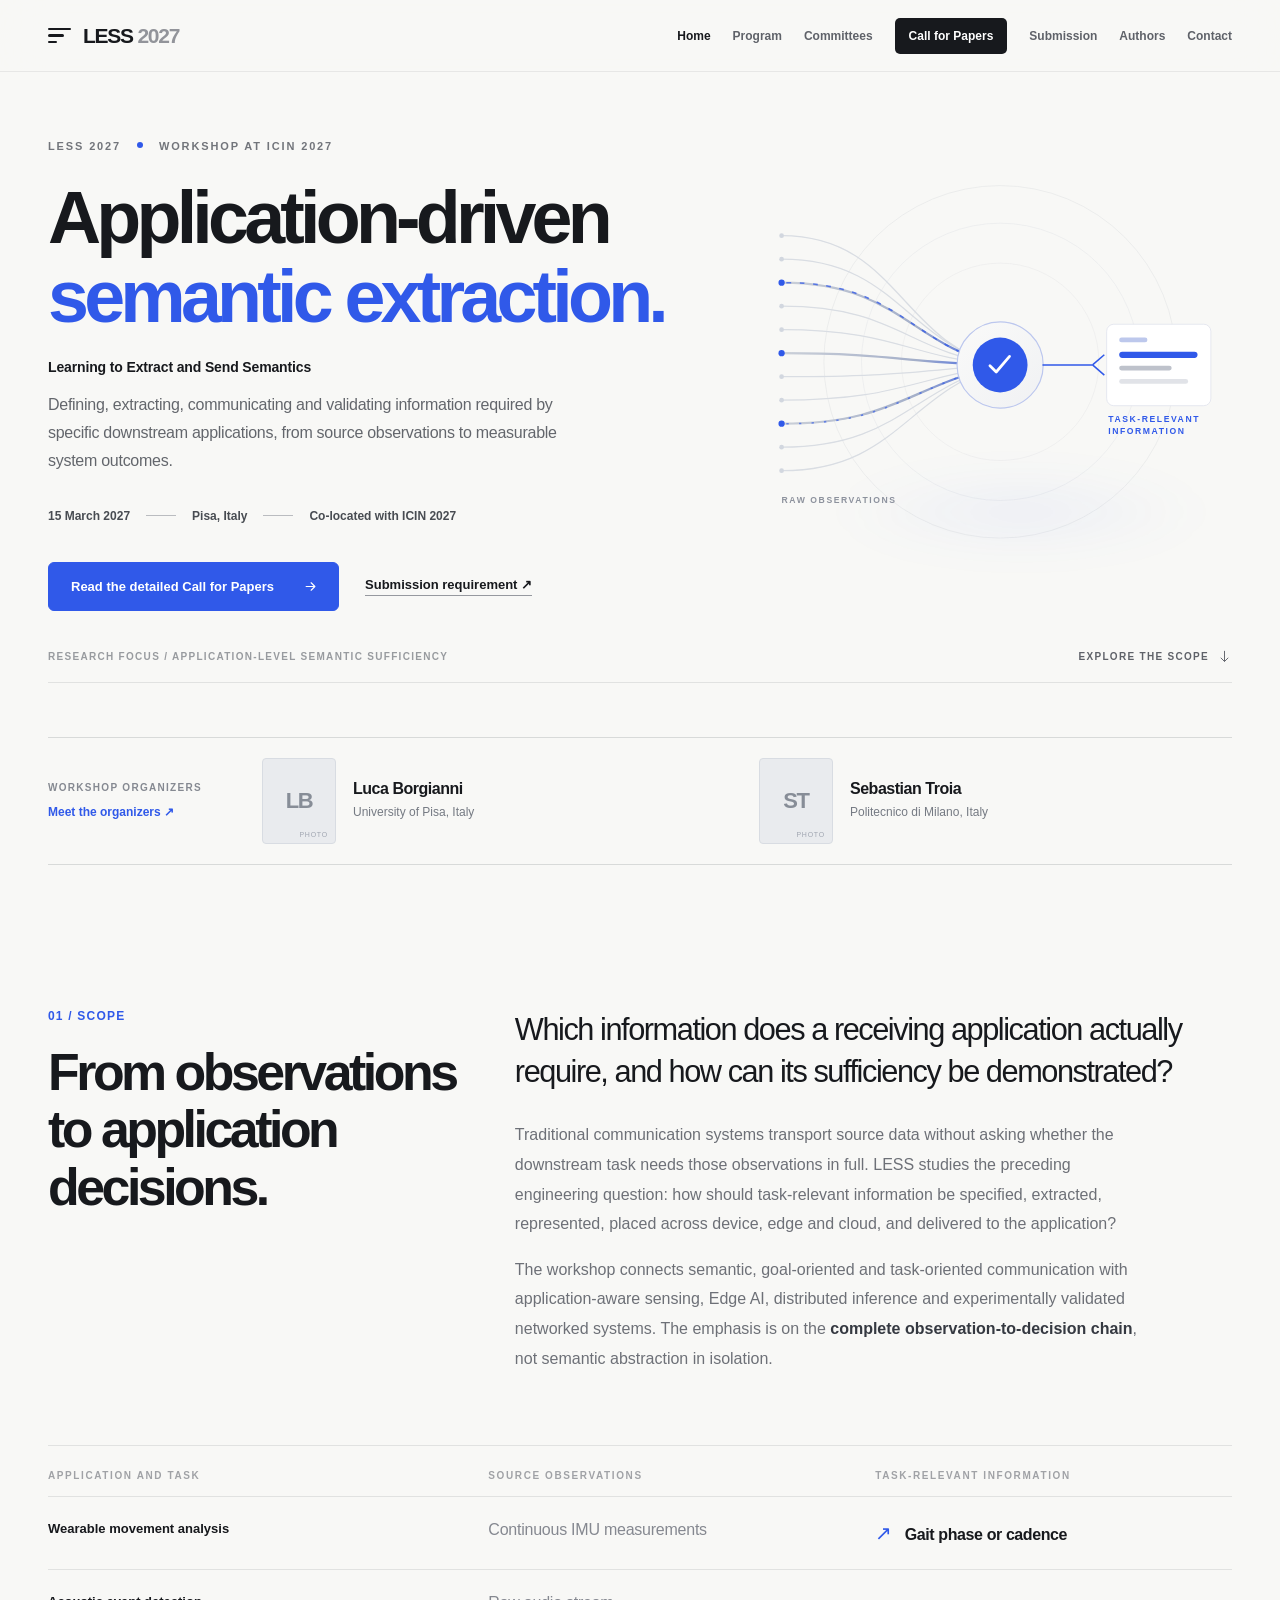
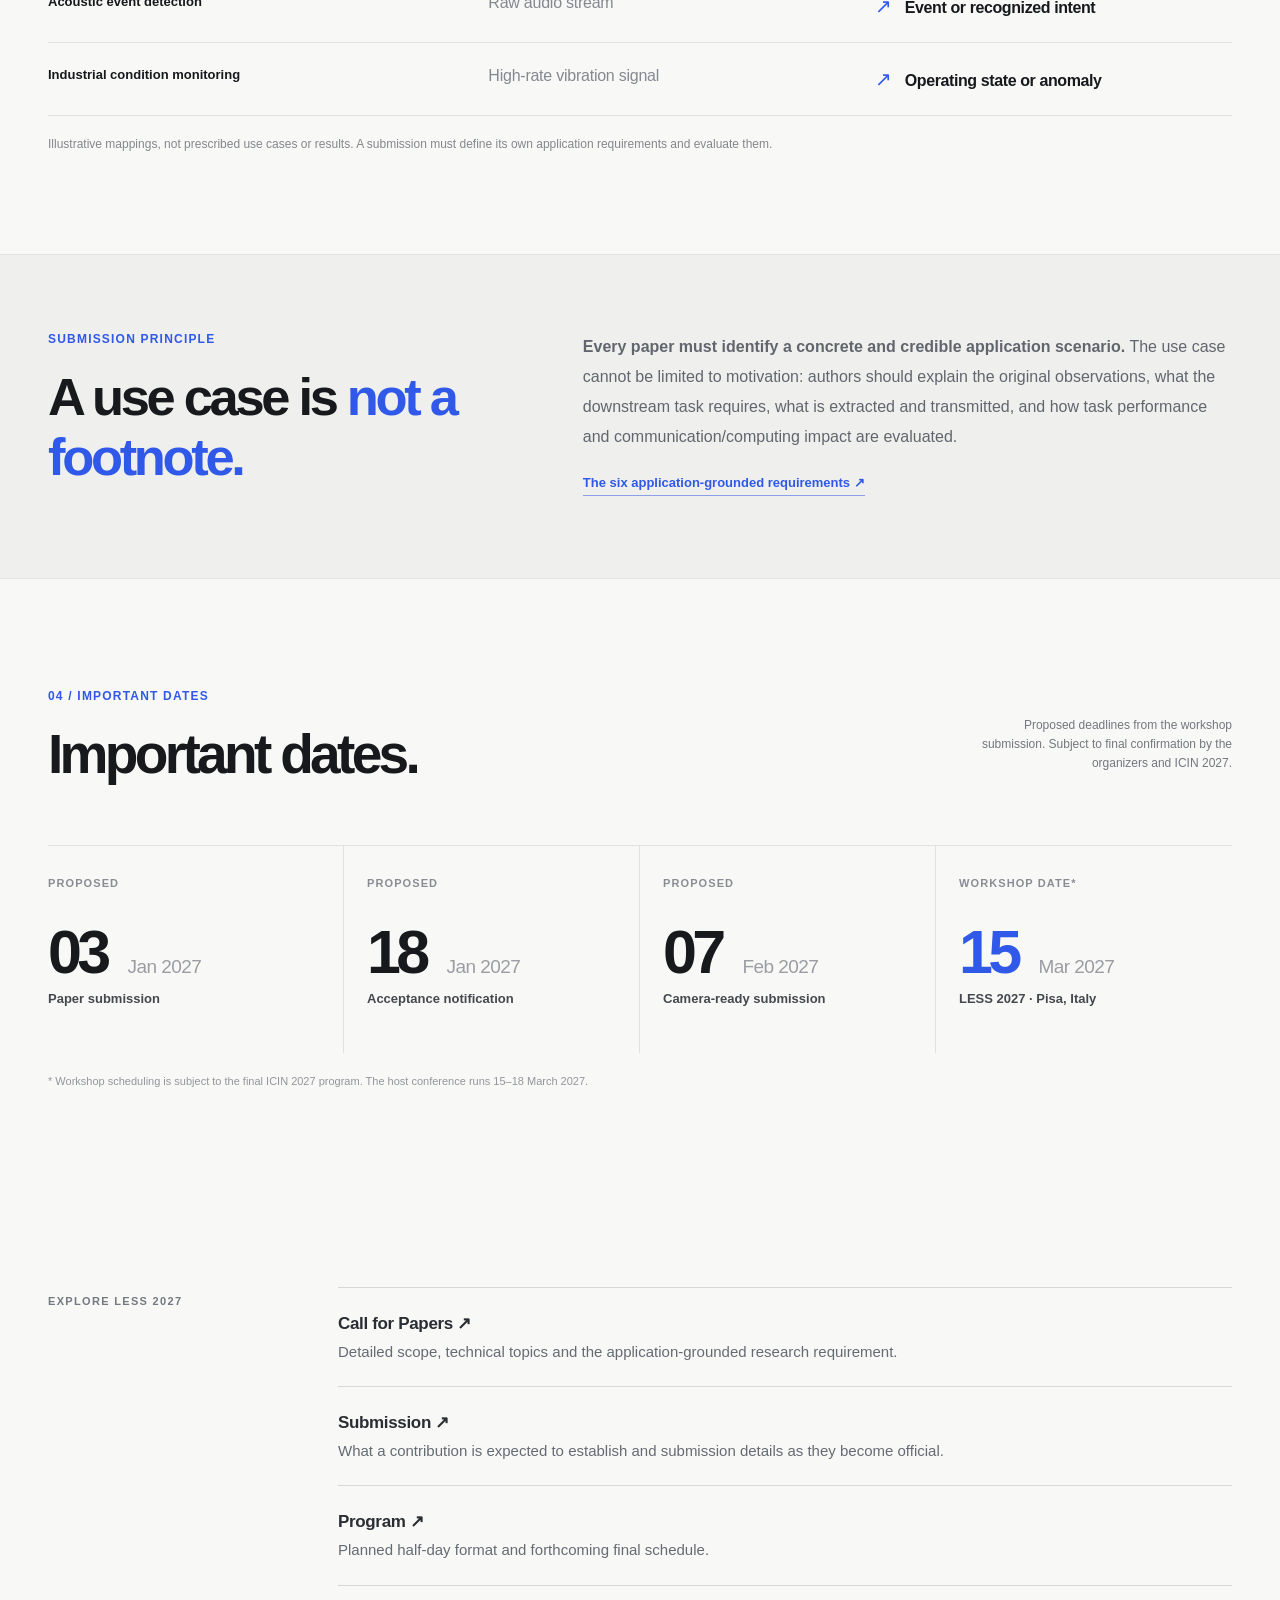
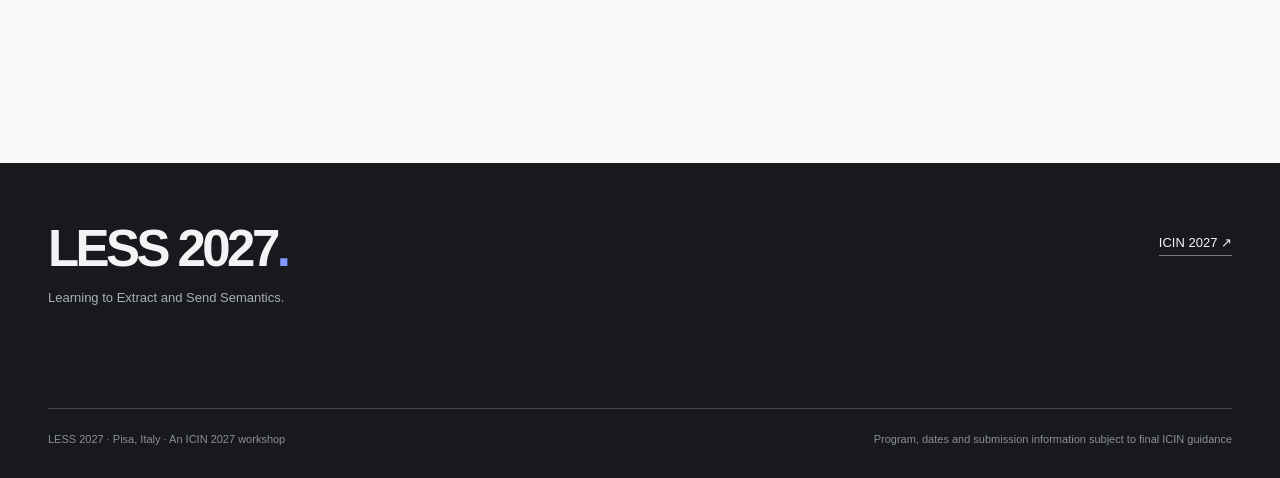
==== index.html @ af5d115c "Redesign LESS 2027 home with organizers and multi-page navigation" ====
<!doctype html><html lang="en"><head><meta charset="utf-8"><meta name="viewport" content="width=device-width,initial-scale=1"><meta name="theme-color" content="#f8f8f6"><meta name="description" content="LESS 2027: Learning to Extract and Send Semantics, an ICIN 2027 workshop in Pisa focused on concrete application-grounded research."><meta property="og:title" content="LESS 2027 — Learning to Extract and Send Semantics"><meta property="og:description" content="LESS 2027: Learning to Extract and Send Semantics, an ICIN 2027 workshop in Pisa focused on concrete application-grounded research."><meta property="og:type" content="website"><link rel="icon" href="data:image/svg+xml,%3Csvg xmlns='http://www.w3.org/2000/svg' viewBox='0 0 64 64'%3E%3Crect width='64' height='64' rx='15' fill='%23161619'/%3E%3Cpath d='M16 21h31M16 32h22M16 43h13' stroke='%23fff' stroke-width='5' stroke-linecap='round'/%3E%3C/svg%3E"><link rel="stylesheet" href="styles.css"><title>LESS 2027 — Learning to Extract and Send Semantics</title></head><body><header class="topbar"><div class="container"><a class="brand" href="index.html" aria-label="LESS 2027 home"><span class="mark" aria-hidden="true"><i></i><i></i><i></i></span><span>LESS <span class="brand-year">2027</span></span></a><nav class="desktop-nav" aria-label="Primary navigation"><a href="index.html" aria-current="page" >Home</a><a href="program.html"  >Program</a><a href="committees.html"  >Committees</a><a href="call-for-papers.html"  class="nav-action">Call for Papers</a><a href="submission.html"  >Submission</a><a href="authors.html"  >Authors</a><a href="contact.html"  >Contact</a></nav><details class="mobile-menu"><summary aria-label="Open menu">☰ &nbsp; Menu</summary><nav aria-label="Mobile navigation"><a href="index.html" aria-current="page" >Home</a><a href="program.html"  >Program</a><a href="committees.html"  >Committees</a><a href="call-for-papers.html"  class="nav-action">Call for Papers</a><a href="submission.html"  >Submission</a><a href="authors.html"  >Authors</a><a href="contact.html"  >Contact</a></nav></details></div></header><main><section class="hero home-hero" aria-labelledby="hero-heading">
      <div class="container">
        <div class="hero-layout">
          <div class="hero-copy">
            <div class="eyebrow">LESS 2027 <span class="dot"></span> Workshop at ICIN 2027</div>
            <h1 id="hero-heading">Application-driven<br><span>semantic extraction.</span></h1>
            <p class="hero-subtitle">Learning to Extract and Send Semantics</p><p class="hero-desc">Defining, extracting, communicating and validating information required by specific downstream applications, from source observations to measurable system outcomes.</p>
            <div class="hero-info"><span>15 March 2027</span><span class="line" aria-hidden="true"></span><span>Pisa, Italy</span><span class="line" aria-hidden="true"></span><span>Co-located with ICIN 2027</span></div>
            <div class="hero-actions"><a class="primary-btn" href="call-for-papers.html">Read the detailed Call for Papers <svg viewBox="0 0 24 24" fill="none" stroke="currentColor" stroke-width="1.8" stroke-linecap="round" stroke-linejoin="round" aria-hidden="true"><path d="M5 12h14M13 6l6 6-6 6"/></svg></a><a class="text-link" href="call-for-papers.html#requirement">Submission requirement <span aria-hidden="true">&nearr;</span></a></div>
          </div>
          <div class="hero-art" aria-hidden="true">
            <svg viewBox="0 0 600 530" role="img" focusable="false">
              <defs>
                <linearGradient id="wave" x1="0" y1="0" x2="1" y2="0"><stop offset="0" stop-color="#cbd0d8"/><stop offset=".62" stop-color="#a4afc9"/><stop offset="1" stop-color="#3059e9"/></linearGradient>
                <linearGradient id="soft" x1="0" y1="0" x2="1" y2="1"><stop offset="0" stop-color="#fafaf9"/><stop offset="1" stop-color="#f0f1f3"/></linearGradient>
              </defs>
              <circle cx="304" cy="250" r="225" fill="none" stroke="#e8e9e9" stroke-width="1"/>
              <circle cx="304" cy="250" r="177" fill="none" stroke="#ebeced" stroke-width="1"/>
              <circle cx="304" cy="250" r="126" fill="none" stroke="#edeeee" stroke-width="1"/>
              <g fill="none" stroke="#d9dde3" stroke-width="1.6">
                <path d="M25 89 C173 89 178 228 304 254"/><path d="M25 119 C171 119 182 225 304 254"/><path d="M25 149 C175 149 190 230 304 254"/><path d="M25 179 C172 179 183 237 304 254"/><path d="M25 209 C172 209 185 244 304 254"/><path d="M25 239 C169 239 187 252 304 254"/><path d="M25 269 C169 269 191 262 304 254"/><path d="M25 299 C167 299 188 273 304 254"/><path d="M25 329 C166 329 185 283 304 254"/><path d="M25 359 C170 359 190 286 304 254"/><path d="M25 389 C170 389 184 291 304 254"/>
              </g>
              <g fill="none" stroke="url(#wave)" stroke-width="2.8" stroke-linecap="round">
                <path d="M25 149 C175 149 190 230 304 254"/><path d="M25 239 C169 239 187 252 304 254"/><path d="M25 329 C166 329 185 283 304 254"/>
              </g>
              <path class="path-a" d="M31 149 C175 149 190 230 304 254" stroke="#3059e9" stroke-width="2.1" fill="none" opacity=".75"/>
              <path class="path-b" d="M31 329 C166 329 185 283 304 254" stroke="#3059e9" stroke-width="2.1" fill="none" opacity=".65"/>
              <circle cx="304" cy="254" r="55" fill="url(#soft)" stroke="#bcc7ee" stroke-width="1.5"/>
              <circle cx="304" cy="254" r="35" fill="#3059e9"/><path d="M291 255l8 8 17-20" fill="none" stroke="white" stroke-width="3.5" stroke-linecap="round" stroke-linejoin="round"/>
              <g fill="none" stroke="#3059e9" stroke-width="2"><path d="M358 254h64"/><path d="M422 254l15-13"/><path d="M422 254l15 13"/></g>
              <g><rect x="440" y="202" width="133" height="104" rx="9" fill="#fff" stroke="#dfe2ec"/><rect x="456" y="219" width="36" height="6" rx="3" fill="#bdc8ec"/><rect x="456" y="237" width="100" height="8" rx="4" fill="#3059e9"/><rect x="456" y="255" width="67" height="6" rx="3" fill="#bec2cb"/><rect x="456" y="272" width="88" height="6" rx="3" fill="#e1e3e8"/></g>
              <g font-family="Arial,sans-serif" font-size="11" font-weight="600" letter-spacing="2" fill="#8d929d"><text x="25" y="430">RAW OBSERVATIONS</text><text x="442" y="327" fill="#3059e9">TASK-RELEVANT</text><text x="442" y="342" fill="#3059e9">INFORMATION</text></g>
              <g fill="#d2d7df"><circle cx="25" cy="89" r="3"/><circle cx="25" cy="119" r="3"/><circle cx="25" cy="179" r="3"/><circle cx="25" cy="209" r="3"/><circle cx="25" cy="269" r="3"/><circle cx="25" cy="299" r="3"/><circle cx="25" cy="359" r="3"/><circle cx="25" cy="389" r="3"/></g><g fill="#3059e9"><circle cx="25" cy="149" r="4"/><circle cx="25" cy="239" r="4"/><circle cx="25" cy="329" r="4"/></g>
            </svg>
          </div>
        </div>
        <div class="hero-bottom"><span>RESEARCH FOCUS / APPLICATION-LEVEL SEMANTIC SUFFICIENCY</span><a href="#about">EXPLORE THE SCOPE <svg viewBox="0 0 24 24" fill="none" stroke="currentColor" stroke-width="1.5" aria-hidden="true"><path d="M12 3v17m-6-6 6 6 6-6"/></svg></a></div>
      </div>
    </section><section class="home-organizers"><div class="container"><div class="organizer-band"><div class="organizer-label"><span>Workshop organizers</span><a href="committees.html">Meet the organizers ↗</a></div><article class="organizer-mini"><div class="portrait"><span aria-hidden="true">LB</span><img src="assets/luca-borgianni.jpg" alt="Portrait of Luca Borgianni" loading="lazy"></div><div><h3>Luca Borgianni</h3><p>University of Pisa, Italy</p></div></article><article class="organizer-mini"><div class="portrait"><span aria-hidden="true">ST</span><img src="assets/sebastian-troia.jpg" alt="Portrait of Sebastian Troia" loading="lazy"></div><div><h3>Sebastian Troia</h3><p>Politecnico di Milano, Italy</p></div></article></div></div></section><section class="section-pad scope-section home-scope" id="about" aria-labelledby="scope-title">
      <div class="container">
        <div class="section-head">
          <div><div class="section-num">01 / SCOPE</div><h2 class="section-title" id="scope-title">From observations<br>to application decisions.</h2></div>
          <div>
            <p class="section-lead">Which information does a receiving application actually require, and how can its sufficiency be demonstrated?</p>
            <p class="section-copy">Traditional communication systems transport source data without asking whether the downstream task needs those observations in full. LESS studies the preceding engineering question: how should task-relevant information be specified, extracted, represented, placed across device, edge and cloud, and delivered to the application?</p>
            <p class="section-copy scope-follow">The workshop connects semantic, goal-oriented and task-oriented communication with application-aware sensing, Edge AI, distributed inference and experimentally validated networked systems. The emphasis is on the <strong>complete observation-to-decision chain</strong>, not semantic abstraction in isolation.</p>
          </div>
        </div>
        <div class="examples" aria-label="Illustrative application-to-information mappings">
          <div class="example example-header"><div>APPLICATION AND TASK</div><div>SOURCE OBSERVATIONS</div><div>TASK-RELEVANT INFORMATION</div></div>
          <div class="example"><div class="ex-label">Wearable movement analysis</div><div class="ex-before">Continuous IMU measurements</div><div class="ex-after">Gait phase or cadence</div></div>
          <div class="example"><div class="ex-label">Acoustic event detection</div><div class="ex-before">Raw audio stream</div><div class="ex-after">Event or recognized intent</div></div>
          <div class="example"><div class="ex-label">Industrial condition monitoring</div><div class="ex-before">High-rate vibration signal</div><div class="ex-after">Operating state or anomaly</div></div>
        </div>
        <p class="example-footnote">Illustrative mappings, not prescribed use cases or results. A submission must define its own application requirements and evaluate them.</p>
      </div>
    </section><section class="home-critical"><div class="container home-critical-grid"><div><div class="section-num">SUBMISSION PRINCIPLE</div><h2>A use case is <em>not a footnote.</em></h2></div><div><p><strong>Every paper must identify a concrete and credible application scenario.</strong> The use case cannot be limited to motivation: authors should explain the original observations, what the downstream task requires, what is extracted and transmitted, and how task performance and communication/computing impact are evaluated.</p><a href="call-for-papers.html#requirement">The six application-grounded requirements ↗</a></div></div></section><section class="dates-section" id="dates">
      <div class="container"><div class="dates-title"><div><div class="section-num">04 / IMPORTANT DATES</div><h2 class="section-title">Important dates.</h2></div><p class="dates-note">Proposed deadlines from the workshop submission. Subject to final confirmation by the organizers and ICIN 2027.</p></div>
        <div class="date-grid"><div class="date"><div class="date-type">Proposed</div><div class="date-num">03 <span>Jan 2027</span></div><div class="date-name">Paper submission</div></div><div class="date"><div class="date-type">Proposed</div><div class="date-num">18 <span>Jan 2027</span></div><div class="date-name">Acceptance notification</div></div><div class="date"><div class="date-type">Proposed</div><div class="date-num">07 <span>Feb 2027</span></div><div class="date-name">Camera-ready submission</div></div><div class="date"><div class="date-type">Workshop date*</div><div class="date-num">15 <span>Mar 2027</span></div><div class="date-name">LESS 2027 · Pisa, Italy</div></div></div>
        <p style="color:#92959b;font-size:11px;line-height:1.6;margin-top:20px">* Workshop scheduling is subject to the final ICIN 2027 program. The host conference runs 15–18 March 2027.</p>
      </div>
    </section><section class="content-section"><div class="container content-grid"><div class="content-label">Explore LESS 2027</div><ul class="academic-list"><li><strong><a href="call-for-papers.html">Call for Papers ↗</a></strong>Detailed scope, technical topics and the application-grounded research requirement.</li><li><strong><a href="submission.html">Submission ↗</a></strong>What a contribution is expected to establish and submission details as they become official.</li><li><strong><a href="program.html">Program ↗</a></strong>Planned half-day format and forthcoming final schedule.</li></ul></div></section></main><footer><div class="container"><div class="footer-main"><div><p class="footer-head">LESS 2027<span style="color:#8297ff">.</span></p><p class="footer-sub">Learning to Extract and Send Semantics.</p></div><a class="footer-link" href="https://www.icin-conference.org/" target="_blank" rel="noopener noreferrer">ICIN 2027 ↗</a></div><div class="footer-bottom"><span>LESS 2027 · Pisa, Italy · An ICIN 2027 workshop</span><span>Program, dates and submission information subject to final ICIN guidance</span></div></div></footer><script>document.querySelectorAll('.portrait img').forEach(img=>{const show=()=>img.parentElement.classList.add('loaded');img.addEventListener('load',show);if(img.complete&&img.naturalWidth)show()})</script></body></html>
---- styles.css ----
:root{--bg:#f8f8f6;--white:#fff;--ink:#17191d;--sub:#6d7077;--rule:#e1e2e1;--blue:#3059e9;--blue-dark:#2446c0;--muted:#f0f1ef;--max:1216px;--ease:cubic-bezier(.22,1,.36,1)}
    *{box-sizing:border-box}html{scroll-behavior:smooth}body{margin:0;background:var(--bg);color:var(--ink);font-family:-apple-system,BlinkMacSystemFont,"Segoe UI",Inter,Helvetica,Arial,sans-serif;-webkit-font-smoothing:antialiased;text-rendering:optimizeLegibility}a{color:inherit;text-decoration:none}button{font:inherit}::selection{color:white;background:var(--blue)}
    .container{width:min(calc(100% - 96px),var(--max));margin-inline:auto}section[id]{scroll-margin-top:100px}
    .topbar{height:75px;position:sticky;z-index:50;top:0;background:rgba(248,248,246,.91);border-bottom:1px solid rgba(20,25,30,.07);backdrop-filter:blur(24px);-webkit-backdrop-filter:blur(24px)}
    .topbar .container{height:100%;display:flex;align-items:center;justify-content:space-between;gap:24px}.brand{display:inline-flex;align-items:center;gap:11px;font-weight:680;letter-spacing:-.06em;font-size:21px;white-space:nowrap}.brand-year{color:#92949a;font-weight:550}.mark{width:24px;height:23px;display:flex;flex-direction:column;justify-content:space-evenly;align-items:flex-start}.mark i{height:2.5px;border-radius:4px;background:var(--ink);display:block}.mark i:nth-child(1){width:23px}.mark i:nth-child(2){width:16px}.mark i:nth-child(3){width:9px}.nav{display:flex;align-items:center;gap:36px}.nav a{font-size:12px;font-weight:570;color:#61636a;transition:color .15s}.nav a:hover{color:var(--ink)}.nav .nav-cta{color:white;background:var(--ink);border-radius:99px;padding:12px 19px;transition:background .2s,transform .2s}.nav .nav-cta:hover{color:white;background:var(--blue);transform:translateY(-1px)}
    .eyebrow{font-size:11px;text-transform:uppercase;letter-spacing:.17em;font-weight:720;color:#72757b}.eyebrow .dot{display:inline-block;width:6px;height:6px;margin:0 11px 2px;border-radius:50%;background:var(--blue)}
    .hero{overflow:hidden;padding:110px 0 110px;position:relative}.hero-layout{display:grid;grid-template-columns:1.12fr .88fr;align-items:center;min-height:520px;gap:15px}.hero-copy{position:relative;z-index:1}.hero h1{font-weight:650;letter-spacing:-.082em;line-height:.99;font-size:clamp(72px,7.1vw,114px);margin:34px 0 31px;white-space:nowrap}.hero h1 span{color:var(--blue)}.hero-desc{font-size:19px;color:#63666c;line-height:1.65;letter-spacing:-.017em;max-width:490px}.hero-info{display:flex;align-items:center;gap:16px;flex-wrap:wrap;color:#484c52;font-size:12px;font-weight:625;margin-top:34px}.hero-info .line{width:30px;height:1px;background:#babcc0}.hero-actions{display:flex;align-items:center;gap:26px;margin-top:39px;flex-wrap:wrap}.primary-btn{display:inline-flex;align-items:center;justify-content:center;gap:29px;padding:16px 20px 16px 22px;background:var(--blue);border:1px solid var(--blue);border-radius:6px;color:white;font-size:13px;font-weight:670;transition:background .18s,transform .18s}.primary-btn:hover{background:var(--blue-dark);transform:translateY(-2px)}.primary-btn svg{width:15px}.text-link{font-size:13px;font-weight:635;border-bottom:1px solid #96999f;padding-bottom:3px;transition:color .2s}.text-link:hover{color:var(--blue)}
    .hero-art{width:100%;margin-left:10px;align-self:center;position:relative}.hero-art:after{content:"";position:absolute;bottom:6%;height:23%;left:15%;right:5%;background:radial-gradient(ellipse,rgba(48,89,233,.055),transparent 72%);filter:blur(16px);pointer-events:none}.hero-art svg{width:100%;overflow:visible}.path-a{stroke-dasharray:6 11;animation:flow 12s linear infinite}.path-b{stroke-dasharray:3 13;animation:flow 16s linear reverse infinite}@keyframes flow{to{stroke-dashoffset:-220}}
    .hero-bottom{padding-top:80px;display:flex;justify-content:space-between;align-items:center;border-bottom:1px solid var(--rule);padding-bottom:18px;color:#989b9f;font-size:10px;letter-spacing:.13em;font-weight:650}.hero-bottom a{display:inline-flex;align-items:center;gap:8px;color:#5f6269}.hero-bottom svg{width:15px;height:15px}
    .section-pad{padding:145px 0}.section-head{display:grid;grid-template-columns:1fr 1.7fr;gap:45px}.section-num{font-size:12px;letter-spacing:.1em;color:var(--blue);font-weight:730;margin-bottom:21px}.section-title{font-size:clamp(44px,4.5vw,70px);letter-spacing:-.067em;line-height:1.11;font-weight:615;margin:0}.section-lead{font-size:clamp(24px,2.7vw,37px);letter-spacing:-.047em;font-weight:510;line-height:1.29;margin:0;max-width:750px}.section-copy{max-width:640px;font-size:16px;line-height:1.85;color:var(--sub);margin-top:28px}
    .examples{margin-top:94px;border-top:1px solid var(--rule)}.example{display:grid;grid-template-columns:1.15fr 1fr 1fr;gap:30px;padding:30px 0;border-bottom:1px solid var(--rule);align-items:start}.ex-label{font-size:13px;font-weight:660}.ex-before{font-size:16px;color:#858890;letter-spacing:-.015em}.ex-after{font-size:16px;font-weight:630;letter-spacing:-.025em}.ex-after:before{content:"↗";color:var(--blue);margin-right:13px;font-size:20px;font-weight:400}.example-header{color:#a0a2a6;font-size:10px;text-transform:uppercase;letter-spacing:.16em;font-weight:750;padding-bottom:19px}
    .dark-section{background:#17191c;color:#f6f6f4;padding:123px 0 140px;overflow:hidden}.dark-section .eyebrow{color:#a6acb9}.dark-section .section-title{max-width:850px}.dark-section .section-title em{font-style:normal;color:#899eff}.dark-section .dark-intro{color:#a8aab0;font-size:17px;line-height:1.75;max-width:720px;margin-top:33px}
    .topics{display:grid;grid-template-columns:repeat(3,1fr);column-gap:35px;margin-top:79px;border-top:1px solid #41434a}.topic{min-height:196px;padding:31px 0 28px;border-bottom:1px solid #41434a;display:flex;flex-direction:column;justify-content:space-between;gap:37px}.topic-index{font-size:11px;color:#9598a3;font-weight:650;letter-spacing:.06em}.topic-title{font-size:19px;line-height:1.34;letter-spacing:-.025em;font-weight:555;max-width:300px}.topic-title span{color:#778efb}
    .cfp{padding-bottom:125px}.cfp-head{display:grid;grid-template-columns:1fr 1.35fr;gap:55px}.cfp-main{font-size:clamp(25px,3.1vw,44px);letter-spacing:-.055em;font-weight:570;line-height:1.3;margin:0}.cfp-copy{max-width:750px;margin-top:34px;color:var(--sub);font-size:16px;line-height:1.8}.principles{margin-top:78px;border-top:1px solid var(--rule);display:grid;grid-template-columns:repeat(3,1fr);gap:35px}.principle{padding-top:27px}.principle small{font-size:11px;color:var(--blue);font-weight:750}.principle h3{font-size:19px;letter-spacing:-.035em;margin:31px 0 12px;font-weight:650}.principle p{color:var(--sub);font-size:14px;line-height:1.78;max-width:315px;margin:0}.submission-note{margin-top:77px;display:flex;align-items:center;justify-content:space-between;padding:25px 27px;background:#edeee9;gap:30px}.submission-note strong{font-weight:635;font-size:15px}.submission-note span{font-size:13px;color:#6f7175;display:block;margin-top:7px}.submission-note a{white-space:nowrap;font-size:13px;font-weight:630;color:var(--blue)}
    .dates-section{border-top:1px solid var(--rule);padding:117px 0 135px}.dates-title{display:flex;justify-content:space-between;align-items:end;gap:25px;margin-bottom:60px}.dates-note{font-size:12px;color:#73777e;max-width:270px;line-height:1.6;text-align:right}.date-grid{display:grid;grid-template-columns:repeat(4,1fr);border-top:1px solid var(--rule)}.date{padding:31px 20px 0 0;min-height:207px;position:relative}.date:not(:last-child){border-right:1px solid var(--rule);padding-left:23px}.date:first-child{padding-left:0}.date:last-child{padding-left:23px}.date-type{font-size:11px;color:#898d93;letter-spacing:.1em;text-transform:uppercase;font-weight:700}.date-num{font-size:61px;letter-spacing:-.078em;line-height:1.1;margin:30px 0 5px;font-weight:580}.date-num span{font-size:19px;letter-spacing:-.03em;color:#9b9da3;font-weight:490;margin-left:9px}.date-name{font-size:13px;font-weight:650;color:#45484e}.date:last-child .date-num{color:var(--blue)}
    .people-section{background:#eeefeb;padding:126px 0 128px}.people-head{display:flex;align-items:end;justify-content:space-between;gap:20px;margin-bottom:65px}.people-desc{font-size:13px;color:#787b80;max-width:320px;line-height:1.65}.people-grid{display:grid;grid-template-columns:1fr 1fr;gap:22px}.person{background:#f9f9f7;padding:40px 40px 42px;min-height:268px;display:flex;flex-direction:column;justify-content:space-between;gap:43px}.person-role{font-size:11px;letter-spacing:.11em;color:#909399;text-transform:uppercase;font-weight:710}.person-name{font-size:33px;letter-spacing:-.055em;font-weight:600;margin:0 0 6px}.person-affil{font-size:15px;color:#70747a;margin:0}.person-email{font-size:13px;font-weight:600;color:var(--blue);display:inline-flex;align-items:center;gap:12px;word-break:break-word}.person-email:hover{text-decoration:underline}.person-email svg{width:15px;flex:0 0 15px}
    footer{padding:56px 0 33px;background:#17191c;color:#f2f3f4}.footer-main{display:flex;justify-content:space-between;align-items:flex-start;gap:35px;padding-bottom:90px}.footer-head{font-size:51px;letter-spacing:-.07em;font-weight:620;margin:0}.footer-sub{margin-top:12px;color:#aaaeb8;font-size:13px}.footer-link{border-bottom:1px solid #757983;padding-bottom:5px;font-size:13px;margin-top:16px}.footer-link:hover{color:#94aaff}.footer-bottom{display:flex;justify-content:space-between;gap:25px;border-top:1px solid #45484d;padding-top:24px;color:#8b8f96;font-size:11px}.footer-bottom a:hover{color:white}
    :focus-visible{outline:3px solid var(--blue);outline-offset:4px}
    @media(max-width:1060px){.hero h1{font-size:clamp(65px,7.3vw,86px)}.hero-layout{gap:0}.nav{gap:21px}}
    @media(max-width:800px){.container{width:min(calc(100% - 48px),var(--max))}.topbar{height:67px}.nav .mobile-hide{display:none}.hero{padding:82px 0 60px}.hero-layout{display:flex;flex-direction:column;align-items:stretch}.hero h1{font-size:clamp(62px,11.5vw,95px);margin-top:27px}.hero-desc{font-size:17px}.hero-art{width:min(100%,550px);margin:32px auto 0}.hero-bottom{padding-top:0}.section-pad{padding:93px 0}.section-head,.cfp-head{grid-template-columns:1fr;gap:37px}.section-lead{font-size:29px}.examples{margin-top:61px}.example{grid-template-columns:1fr 1fr;gap:12px}.example .ex-label{grid-column:1/-1;margin-bottom:5px}.example-header{display:none}.dark-section{padding:95px 0}.topics{grid-template-columns:1fr 1fr}.date-grid{grid-template-columns:1fr 1fr}.date:nth-child(3){padding-left:0;border-left:0}.date:nth-child(2){border-right:0}.date{border-bottom:1px solid var(--rule);padding-bottom:27px;min-height:184px}.dates-section{padding:90px 0}.people-section{padding:95px 0}.person{padding:30px}}
    @media(max-width:570px){.container{width:calc(100% - 38px)}.nav{gap:0}.nav>a:not(.nav-cta){display:none}.nav .nav-cta{font-size:11px;padding:10px 14px}.brand{font-size:19px}.hero{padding-top:77px}.hero h1{font-size:clamp(53px,12.2vw,72px);letter-spacing:-.085em;white-space:normal}.hero-info{gap:10px;font-size:11px}.hero-actions{gap:25px}.hero-art{margin-top:19px}.hero-bottom{font-size:9px;letter-spacing:.05em}.section-title{font-size:47px}.section-lead{font-size:27px}.example{padding:22px 0}.ex-before,.ex-after{font-size:14px}.dark-section .section-title{font-size:44px}.topics{grid-template-columns:1fr;gap:0;margin-top:55px}.topic{min-height:116px;padding:21px 0;gap:17px}.topic-title{font-size:18px;max-width:none}.cfp-main{font-size:30px}.principles{grid-template-columns:1fr;gap:26px;margin-top:50px}.principle{padding-top:20px}.principle h3{margin-top:15px}.principle p{max-width:none}.submission-note{margin-top:57px;align-items:flex-start;flex-direction:column;gap:16px;padding:21px}.dates-title,.people-head{display:block}.dates-note{text-align:left;margin:20px 0 0}.date-num{font-size:50px}.date-num span{display:block;margin:4px 0 0;font-size:16px}.date{min-height:190px}.people-grid{grid-template-columns:1fr}.people-desc{margin-top:23px}.person{min-height:230px}.person-name{font-size:31px}.footer-main{display:block;padding-bottom:65px}.footer-head{font-size:43px}.footer-link{display:inline-block;margin-top:32px}.footer-bottom{flex-direction:column;gap:9px;line-height:1.6}}
    @media(prefers-reduced-motion:reduce){*,*:before,*:after{animation-duration:.01ms!important;animation-iteration-count:1!important;scroll-behavior:auto!important;transition-duration:.01ms!important}}

    /* Scientific editorial design: retain the original visual identity with less promotional type. */
    .nav{gap:25px}.nav a{font-size:12px}
    .hero{padding:85px 0 60px}.hero-layout{grid-template-columns:1.1fr .9fr;min-height:520px}
    .hero h1{font-size:clamp(48px,5.4vw,79px);letter-spacing:-.065em;line-height:1.08;white-space:normal;margin:32px 0 19px;max-width:800px}
    .hero-subtitle{font-size:14px;letter-spacing:-.01em;font-weight:680;margin:0 0 16px;color:var(--ink)}
    .hero-desc{font-size:16px;line-height:1.75;max-width:555px;margin:0}
    .hero-art{margin-left:0}
    .hero-bottom{padding-top:42px}
    .scope-section{padding:115px 0 120px}.scope-section .section-title{font-size:clamp(42px,4.05vw,65px)}
    .scope-section .section-lead{font-size:clamp(23px,2.4vw,33px);line-height:1.36}
    .scope-follow{margin-top:16px}.section-copy strong{font-weight:650;color:#353941}
    .examples{margin-top:72px}.example{padding:24px 0}.example-header{padding-bottom:15px}
    .example-footnote{margin:19px 0 0;font-size:12px;line-height:1.6;color:#83868b}
    .requirement-section{background:#1a1d23;color:#f3f4f6;padding:110px 0 100px}
    .requirement-header{display:flex;align-items:center;justify-content:space-between;gap:24px}
    .inverted-num{color:#b5c3ff;margin:0}.requirement-rule{border:1px solid #4e5260;color:#bcc0ca;padding:9px 12px;font-size:10px;font-weight:700;letter-spacing:.11em}
    .requirement-title{font-size:clamp(40px,5.1vw,74px);font-weight:575;letter-spacing:-.065em;line-height:1.12;margin:41px 0 26px}
    .requirement-title em{font-style:normal;color:#a3b5ff}
    .requirement-lead{max-width:860px;color:#bac0c9;font-size:18px;line-height:1.76;letter-spacing:-.01em;margin:0 0 68px}
    .requirement-lead strong,.requirement-caveat strong{color:#fff;font-weight:650}
    .requirement-label{font-size:11px;letter-spacing:.13em;font-weight:720;color:#b7bcc6;margin-bottom:19px;text-transform:uppercase}
    .evidence-grid{list-style:none;padding:0;margin:0;display:grid;grid-template-columns:repeat(3,minmax(0,1fr));border-top:1px solid #50545c}
    .evidence-grid li{min-height:165px;display:flex;gap:17px;padding:27px 17px 25px 0;border-bottom:1px solid #50545c}
    .evidence-index{font-size:11px;font-weight:730;color:#9db2ff;padding-top:5px;min-width:25px}
    .evidence-grid h3{font-size:17px;font-weight:610;letter-spacing:-.025em;margin:0 0 11px}
    .evidence-grid p{font-size:13px;line-height:1.68;color:#abb0ba;margin:0;max-width:300px}
    .interpretation{border-top:1px solid #50545c;border-bottom:1px solid #50545c;display:grid;grid-template-columns:1fr 1fr;margin-top:60px}
    .interpretation-cell{padding:29px 30px 31px 0}.interpretation-cell + .interpretation-cell{border-left:1px solid #50545c;padding-left:32px}
    .interpretation-cap{font-size:10px;font-weight:750;letter-spacing:.12em;color:#b6bac1}
    .interpretation-cap.in-scope{color:#b0c2ff}
    .interpretation p{font-size:15px;line-height:1.75;color:#d4d6dd;margin:17px 0 0}
    .requirement-caveat{font-size:14px;line-height:1.8;color:#aeb4c0;margin:35px 0 0;max-width:940px}
    .detailed-cfp{padding:120px 0 115px}.detailed-cfp .section-title{font-size:clamp(52px,5.2vw,80px)}
    .cfp-head{grid-template-columns:.78fr 1.22fr;gap:75px}.cfp-label{color:#7b7e84;font-size:13px;line-height:1.6;margin-top:30px}
    .cfp-main{font-size:clamp(25px,2.4vw,34px);line-height:1.4;letter-spacing:-.035em}
    .cfp-copy{font-size:15px;line-height:1.84;margin:22px 0 0;max-width:740px}
    .cfp-separator{border-bottom:1px solid var(--rule);margin:73px 0 0}
    .cfp-two-col{display:grid;grid-template-columns:.78fr 1.22fr;gap:75px;padding:48px 0 65px;border-bottom:1px solid var(--rule)}
    .mini-label{font-size:10px;font-weight:770;letter-spacing:.14em;color:#646a72}
    .block-heading{font-size:30px;letter-spacing:-.045em;font-weight:590;line-height:1.25;margin:17px 0 0}
    .research-questions{margin:0;padding:0;list-style:none}
    .research-questions li{position:relative;padding:0 0 18px 24px;margin-bottom:15px;border-bottom:1px solid #e6e7e4;font-size:15px;line-height:1.67;color:#474b52}
    .research-questions li:before{content:'+';position:absolute;left:0;top:0;font-weight:730;color:var(--blue)}
    .research-questions li:last-child{border-bottom:none;margin-bottom:0}
    .topics-header{padding:70px 0 27px;display:flex;justify-content:space-between;align-items:end;gap:45px;scroll-margin-top:95px}
    .topics-header p{font-size:13px;line-height:1.7;color:#767a81;max-width:380px;margin:0}
    .topic-groups{display:grid;grid-template-columns:repeat(2,minmax(0,1fr));border-top:1px solid #cfd2d1;border-left:1px solid #cfd2d1}
    .topic-group{padding:30px 32px 27px;border-right:1px solid #cfd2d1;border-bottom:1px solid #cfd2d1}
    .topic-head{display:flex;gap:16px;align-items:baseline;padding-bottom:24px;border-bottom:1px solid #e0e2df;margin-bottom:21px}
    .topic-head span{font-weight:740;font-size:11px;color:var(--blue)}
    .topic-head h4{font-size:20px;letter-spacing:-.03em;line-height:1.4;margin:0;font-weight:625}
    .topic-group ul{list-style:none;margin:0;padding:0}.topic-group li{padding:0 0 12px 17px;position:relative;font-size:14px;line-height:1.62;color:#62676f}
    .topic-group li:before{content:'';width:4px;height:4px;background:#a6acb3;border-radius:50%;position:absolute;left:0;top:.75em}
    .applications-block{padding-top:65px;margin-top:0}.applications-block p{font-size:15px;line-height:1.82;color:#666a71;margin:0 0 15px}
    .submission-box{background:#eceeeb;padding:35px 39px;margin-top:60px;display:flex;justify-content:space-between;align-items:end;gap:36px}
    .submission-box h3{font-size:24px;font-weight:625;letter-spacing:-.035em;margin:13px 0 12px}
    .submission-box p{color:#61666c;font-size:14px;line-height:1.76;max-width:630px;margin:0}
    .submission-box .submission-fine{font-size:12px;color:#868a90;margin-top:12px}
    .submission-box a{flex:0 0 auto;font-size:13px;font-weight:700;white-space:nowrap;color:var(--blue);border-bottom:1px solid #929fe3;padding-bottom:5px}
    .dates-section{padding:110px 0}.dates-section .section-title{font-size:clamp(44px,4.3vw,64px)}
    .people-section{padding:100px 0}.people-section .section-title{font-size:clamp(44px,4.3vw,64px)}
    @media(max-width:1100px){.nav{gap:15px}.nav a{font-size:11px}.hero h1{font-size:clamp(43px,5.5vw,70px)}.hero-layout{gap:0}.cfp-head,.cfp-two-col{gap:40px}}
    @media(max-width:800px){.hero{padding:70px 0 45px}.hero h1{font-size:clamp(50px,9vw,74px);max-width:650px}.hero-art{margin-top:23px}.hero-bottom{padding-top:0}.scope-section{padding:88px 0}.requirement-section{padding:86px 0}.requirement-title{font-size:clamp(42px,7vw,65px)}.evidence-grid{grid-template-columns:repeat(2,minmax(0,1fr))}.cfp-head,.cfp-two-col{grid-template-columns:1fr;gap:30px}.detailed-cfp{padding:90px 0}.cfp-separator{margin-top:55px}.topics-header{align-items:start}.submission-box{align-items:start;flex-direction:column;gap:24px}}
    @media(max-width:570px){.hero h1{font-size:clamp(42px,11.4vw,61px);letter-spacing:-.065em}.hero-subtitle{font-size:13px}.hero-desc{font-size:15px}.hero-actions{gap:21px}.hero-info{line-height:1.5}.scope-section .section-title{font-size:40px}.scope-section .section-lead{font-size:24px}.scope-follow{margin-top:10px}.example-footnote{font-size:11px}.requirement-section{padding:73px 0}.requirement-header{align-items:start;flex-direction:column;gap:16px}.requirement-title{font-size:43px;margin-top:30px}.requirement-lead{font-size:16px;margin-bottom:46px}.evidence-grid{grid-template-columns:1fr}.evidence-grid li{min-height:0;padding:22px 5px 23px 0}.interpretation{grid-template-columns:1fr;margin-top:43px}.interpretation-cell{padding:25px 0}.interpretation-cell + .interpretation-cell{border-left:0;border-top:1px solid #50545c;padding-left:0}.interpretation p{font-size:14px}.detailed-cfp .section-title{font-size:55px}.cfp-main{font-size:26px}.cfp-copy{font-size:14px}.cfp-two-col{padding:38px 0 46px;gap:24px}.block-heading{font-size:27px}.research-questions li{font-size:14px}.topics-header{flex-direction:column;gap:15px;padding-top:52px}.topic-groups{grid-template-columns:1fr}.topic-group{padding:25px 23px}.topic-head{gap:13px}.topic-head h4{font-size:19px}.topic-group li{font-size:13px}.submission-box{padding:26px 22px;margin-top:43px}.submission-box a{white-space:normal}.date-num{font-size:47px}}
    @media print{.topbar{position:static}.hero,.scope-section,.requirement-section,.detailed-cfp,.dates-section,.people-section{padding-top:34px;padding-bottom:34px}.hero-art{display:none}.hero-layout{min-height:0}.requirement-section{background:#fff!important;color:#111!important}.requirement-lead,.evidence-grid p,.requirement-caveat,.interpretation p{color:#333!important}.requirement-title em{color:#3059e9}.evidence-grid li,.interpretation,.interpretation-cell{border-color:#bbb!important}.topic-group{break-inside:avoid}.submission-box{background:#efefef}.hero-bottom{display:none}}
    @media(max-width:570px){.hero-bottom{gap:11px;align-items:flex-start}.hero-bottom>span{max-width:56%;line-height:1.5}.hero-bottom a{max-width:40%;flex:0 0 40%;text-align:right;justify-content:flex-end;line-height:1.5}}
  

body{min-height:100vh;display:flex;flex-direction:column}main{flex:1}.topbar{height:72px}.desktop-nav{display:flex;align-items:center;gap:22px;margin-left:auto}.desktop-nav a{font-size:12px;color:#5f6269;font-weight:620;white-space:nowrap}.desktop-nav a:hover,.desktop-nav a[aria-current=page]{color:#17191d}.desktop-nav a[aria-current=page]{box-shadow:0 26px 0 -24px #3059e9}.desktop-nav .nav-action{padding:11px 14px;border-radius:5px;background:#17191d;color:white}.desktop-nav .nav-action:hover{background:#3059e9;color:white}.mobile-menu{display:none;position:relative;margin-left:auto}.mobile-menu summary{cursor:pointer;list-style:none;font-size:13px;font-weight:680;padding:11px;border:1px solid #d7d9db;border-radius:5px}.mobile-menu summary::-webkit-details-marker{display:none}.mobile-menu nav{position:absolute;z-index:100;right:0;top:45px;min-width:220px;background:#fff;border:1px solid #d7d9db;padding:8px;box-shadow:0 20px 35px #0002}.mobile-menu nav a{display:block;padding:12px 15px;font-size:13px;border-radius:4px}.mobile-menu nav a:hover,.mobile-menu nav a[aria-current=page]{background:#edf0fa;color:#3059e9}
.home-hero.hero{padding:68px 0 30px}.home-hero .hero-layout{min-height:410px;grid-template-columns:1.14fr .86fr}.home-hero h1{font-size:clamp(50px,5.75vw,84px);margin:26px 0 22px}.home-hero .hero-desc{font-size:16px}.home-hero .hero-art{max-width:470px;justify-self:end}.home-hero .hero-bottom{padding-top:38px}
.home-organizers{padding:24px 0 64px}.organizer-band{border-top:1px solid #d8dad9;border-bottom:1px solid #d8dad9;padding:20px 0;display:grid;grid-template-columns:190px 1fr 1fr;gap:24px;align-items:center}.organizer-label{display:flex;flex-direction:column;gap:12px}.organizer-label span{color:#858991;text-transform:uppercase;font-size:10px;letter-spacing:.13em;font-weight:740}.organizer-label a{color:#3059e9;font-size:12px;font-weight:660}.organizer-mini{display:flex;gap:17px;align-items:center}.organizer-mini h3{font-size:16px;font-weight:650;letter-spacing:-.03em;margin:0 0 5px}.organizer-mini p{font-size:12px;color:#757a83;margin:0;line-height:1.55}.portrait{width:74px;height:86px;flex:none;background:#e9ebee;border:1px solid #d8dce2;position:relative;display:grid;place-items:center;overflow:hidden;border-radius:4px}.portrait span{font-size:22px;letter-spacing:-.06em;color:#878d97;font-weight:580}.portrait:after{content:"PHOTO";position:absolute;bottom:5px;right:7px;font-size:7px;letter-spacing:.11em;color:#a0a6b1}.portrait img{position:absolute;inset:0;width:100%;height:100%;object-fit:cover;opacity:0;transition:opacity .2s}.portrait.loaded img{opacity:1}.portrait.loaded span,.portrait.loaded:after{display:none}
.home-scope{padding-top:80px;padding-bottom:100px}.home-scope .examples{margin-top:56px}.home-critical{background:#eff0ed;padding:77px 0;border-top:1px solid #e2e3e2}.home-critical-grid{display:grid;grid-template-columns:.85fr 1.15fr;gap:55px}.home-critical h2{font-size:clamp(37px,4.1vw,59px);font-weight:610;letter-spacing:-.063em;line-height:1.13;margin:15px 0}.home-critical h2 em{font-style:normal;color:#3059e9}.home-critical p{font-size:16px;color:#61666e;line-height:1.86;margin:0 0 22px}.home-critical a,.article-link{font-size:13px;font-weight:700;color:#3059e9;border-bottom:1px solid #8ca0e9;padding-bottom:5px}
.page-hero{padding:83px 0 63px;border-bottom:1px solid #dde0dd}.page-hero h1{font-size:clamp(55px,6.3vw,90px);font-weight:620;letter-spacing:-.076em;line-height:1.08;margin:25px 0}.page-hero p{color:#616771;font-size:19px;line-height:1.72;max-width:770px;margin:0}.crumb{font-size:11px;color:#8e9198;margin-top:22px}.crumb a{color:#656a73}.content-section{padding:75px 0 115px}.content-grid{display:grid;grid-template-columns:225px minmax(0,1fr);gap:65px;margin-bottom:62px}.content-label{font-size:11px;color:#737981;letter-spacing:.12em;text-transform:uppercase;font-weight:730;padding-top:8px}.prose{max-width:850px;color:#555b64;font-size:16px;line-height:1.85}.prose h2{font-size:32px;letter-spacing:-.05em;font-weight:625;color:#202329;margin:0 0 18px}.prose p{margin:0 0 20px}.prose a{color:#3059e9}.status-line{color:#69707a;font-size:11px;letter-spacing:.12em;font-weight:710;border:1px solid #cdd2d3;padding:10px 12px;display:inline-block;margin-bottom:33px}.academic-list{list-style:none;padding:0;margin:0;border-top:1px solid #d6d9d9}.academic-list li{border-bottom:1px solid #d6d9d9;padding:22px 0;font-size:15px;line-height:1.7;color:#656b73}.academic-list strong{display:block;color:#292e33;font-size:17px;letter-spacing:-.02em}.academic-list b{color:#3059e9;font-size:11px;margin-right:16px}.notice{padding:29px;background:#ebedeb;margin:0 0 52px;border:1px solid #dce0de}.notice h2{font-size:20px;letter-spacing:-.025em;font-weight:650;margin:0 0 10px}.notice p{font-size:14px;color:#606771;line-height:1.8;margin:0}.profile-grid{display:grid;grid-template-columns:1fr 1fr;gap:22px;margin:25px 0 80px}.profile-card{padding:26px;background:#fff;border:1px solid #dfe2df;display:flex;gap:25px;align-items:flex-start}.profile-card .portrait{height:168px;width:128px}.profile-card .portrait span{font-size:39px}.profile-card .portrait:after{font-size:9px}.profile-card h3{font-size:25px;line-height:1.12;letter-spacing:-.04em;font-weight:640;margin:12px 0 10px}.profile-card .person-role{color:#8c919a;font-size:10px;letter-spacing:.13em;font-weight:720;text-transform:uppercase}.profile-card p{font-size:13px;line-height:1.6;color:#6a727a;margin:0 0 15px}.profile-card a{color:#3059e9;font-size:13px;font-weight:630;overflow-wrap:anywhere}
.note-grid{display:grid;grid-template-columns:1fr 1fr;gap:20px}.note-tile{padding:29px 31px;background:#eff0ed;border:1px solid #e0e2df}.note-tile small{font-size:10px;color:#3059e9;font-weight:750;letter-spacing:.11em}.note-tile h3{font-size:20px;letter-spacing:-.03em;font-weight:620;margin:16px 0 10px}.note-tile p{font-size:14px;color:#666c75;line-height:1.76;margin:0}.contact-cards{display:grid;grid-template-columns:1fr 1fr;gap:26px;margin-bottom:76px}.contact-card{border-top:1px solid #cdd1d1;padding:25px 0}.contact-card h3{font-size:25px;letter-spacing:-.035em;font-weight:630;margin:0 0 8px}.contact-card p{font-size:14px;color:#70767e;margin:0 0 16px}.contact-card a{font-size:14px;color:#3059e9;font-weight:630}.fineprint{font-size:12px;color:#818791;line-height:1.7}
@media(max-width:1100px){.desktop-nav{gap:13px}.desktop-nav a{font-size:11px}.organizer-band{grid-template-columns:155px 1fr 1fr;gap:14px}}
@media(max-width:950px){.desktop-nav{display:none}.mobile-menu{display:block}.organizer-band{grid-template-columns:1fr 1fr}.organizer-label{grid-column:1/-1;flex-direction:row;justify-content:space-between}.profile-grid{grid-template-columns:1fr}}
@media(max-width:800px){.home-hero .hero-layout{grid-template-columns:1fr;min-height:0}.home-hero .hero-art{max-width:390px;justify-self:center}.home-hero h1{font-size:clamp(48px,8vw,72px)}.home-critical-grid,.content-grid{grid-template-columns:1fr;gap:20px}.page-hero{padding:60px 0 49px}.content-section{padding:58px 0}.page-hero p{font-size:16px}}
@media(max-width:570px){.container{width:calc(100% - 40px)}.topbar{height:65px}.home-hero h1{font-size:clamp(42px,10.8vw,58px);white-space:normal}.home-hero .hero-art{display:none}.home-organizers{padding-top:15px;padding-bottom:44px}.organizer-band{grid-template-columns:1fr;gap:17px}.organizer-label{grid-column:auto}.organizer-mini{border-top:1px solid #dedfdd;padding-top:15px}.home-scope{padding-top:56px}.home-critical{padding:55px 0}.page-hero h1{font-size:clamp(47px,11.7vw,70px)}.profile-card{gap:16px;padding:17px}.profile-card .portrait{width:100px;height:130px}.profile-card h3{font-size:20px}.note-grid,.contact-cards{grid-template-columns:1fr}.date-grid{grid-template-columns:1fr 1fr}.date{padding:20px!important;border-bottom:1px solid var(--rule)}.date-num{font-size:45px}.date:nth-child(2){border-right:none}}
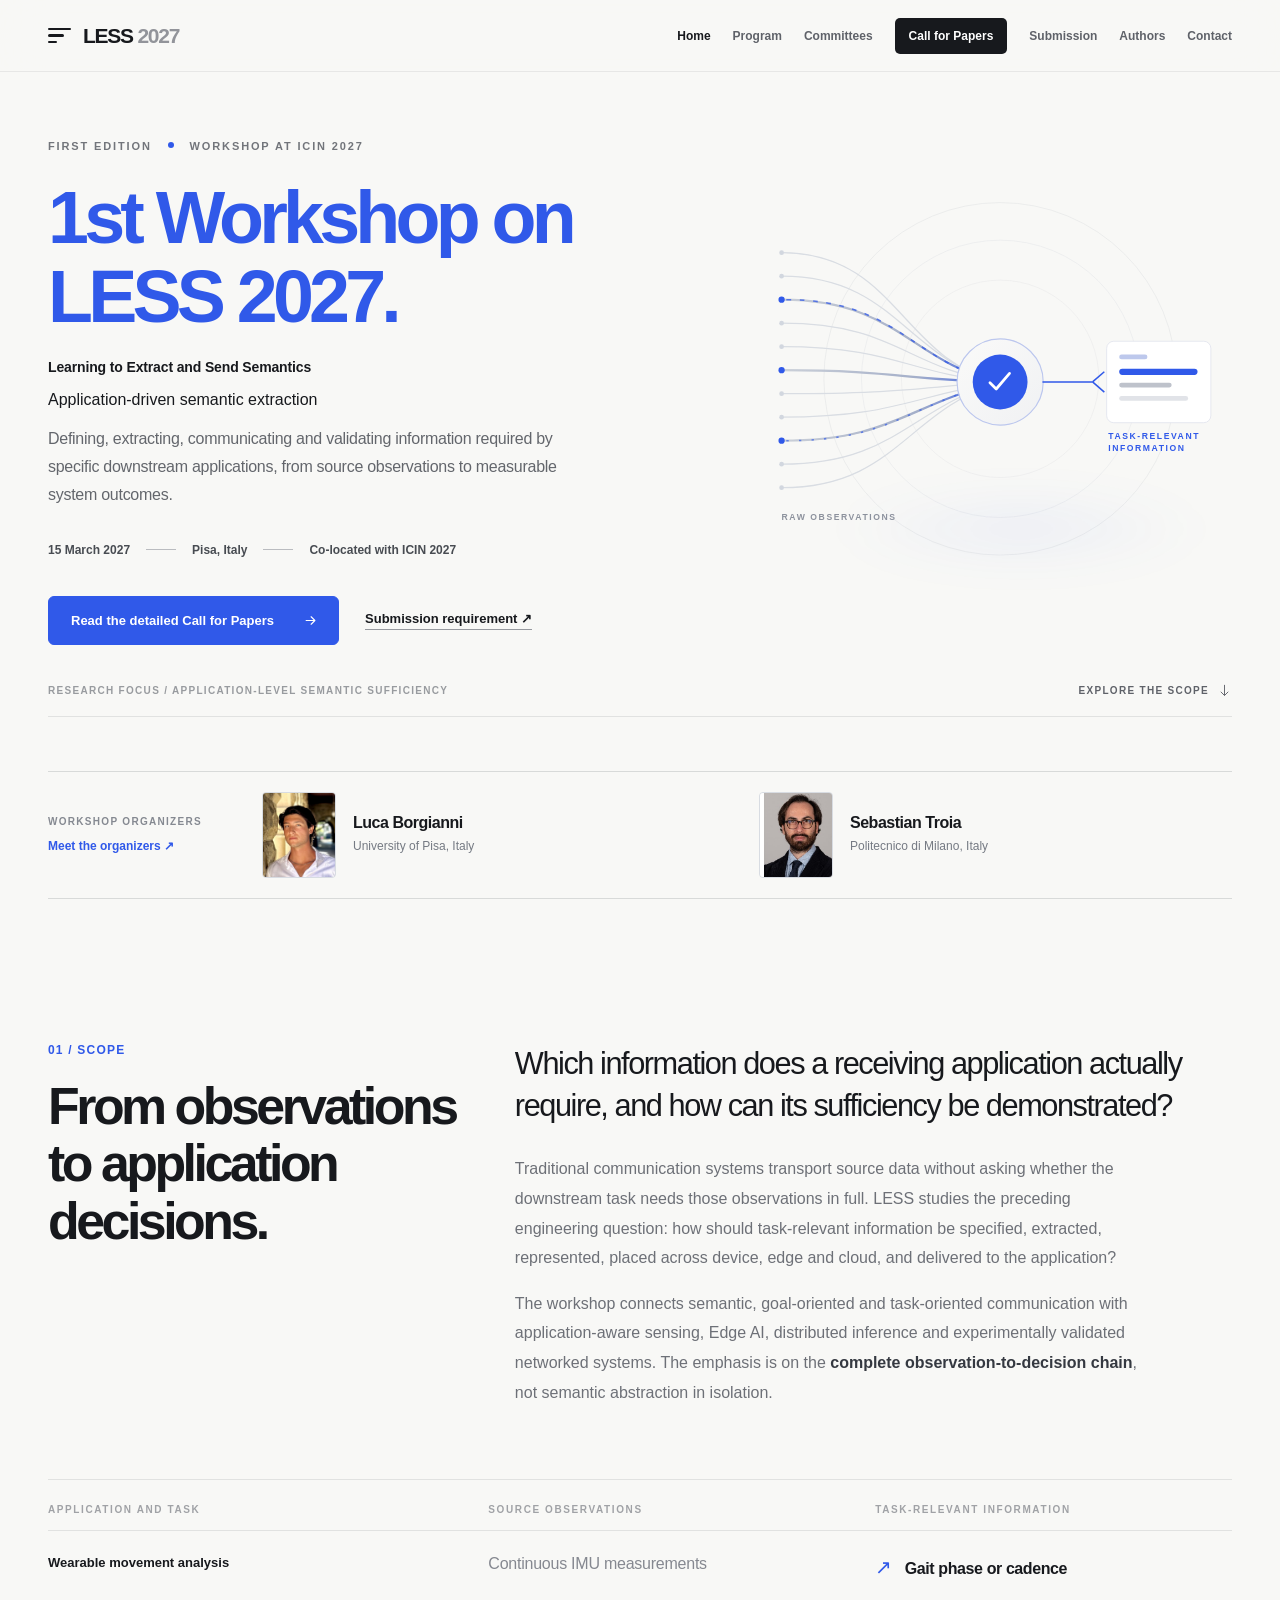
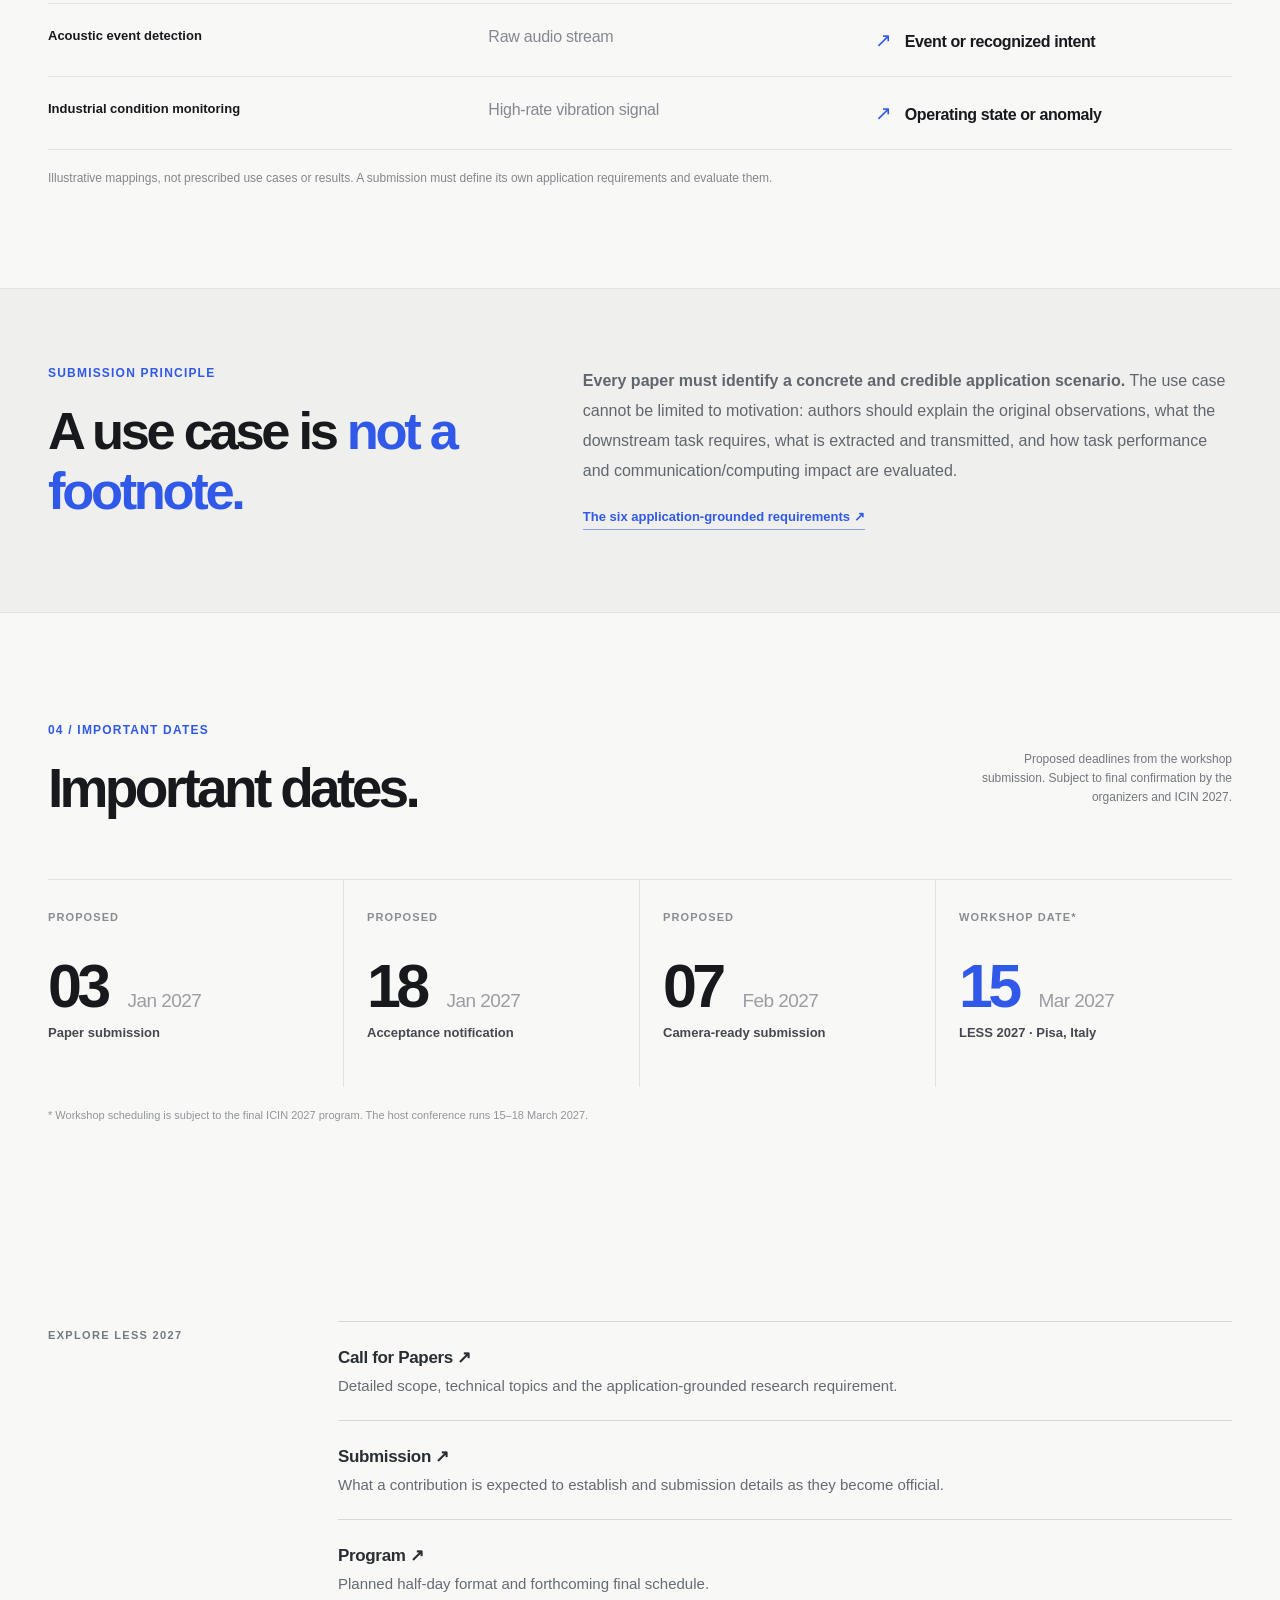
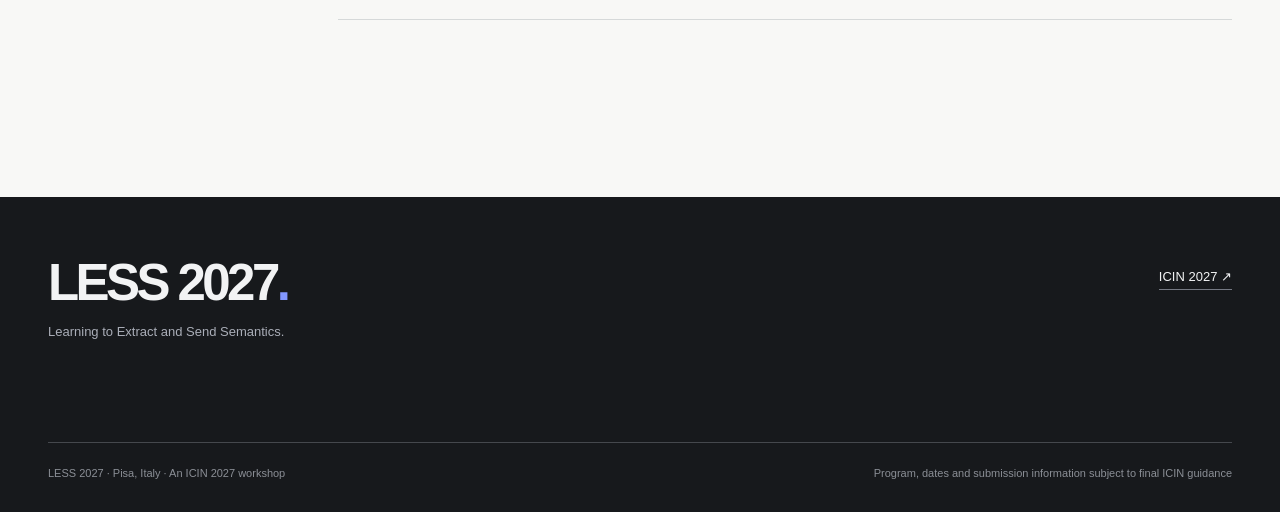
==== commit dea16dc9: "Emphasize official 1st Workshop on LESS title on homepage" ====
--- a/index.html
+++ b/index.html
@@ -1,10 +1,12 @@
-<!doctype html><html lang="en"><head><meta charset="utf-8"><meta name="viewport" content="width=device-width,initial-scale=1"><meta name="theme-color" content="#f8f8f6"><meta name="description" content="LESS 2027: Learning to Extract and Send Semantics, an ICIN 2027 workshop in Pisa focused on concrete application-grounded research."><meta property="og:title" content="LESS 2027 — Learning to Extract and Send Semantics"><meta property="og:description" content="LESS 2027: Learning to Extract and Send Semantics, an ICIN 2027 workshop in Pisa focused on concrete application-grounded research."><meta property="og:type" content="website"><link rel="icon" href="data:image/svg+xml,%3Csvg xmlns='http://www.w3.org/2000/svg' viewBox='0 0 64 64'%3E%3Crect width='64' height='64' rx='15' fill='%23161619'/%3E%3Cpath d='M16 21h31M16 32h22M16 43h13' stroke='%23fff' stroke-width='5' stroke-linecap='round'/%3E%3C/svg%3E"><link rel="stylesheet" href="styles.css"><title>LESS 2027 — Learning to Extract and Send Semantics</title></head><body><header class="topbar"><div class="container"><a class="brand" href="index.html" aria-label="LESS 2027 home"><span class="mark" aria-hidden="true"><i></i><i></i><i></i></span><span>LESS <span class="brand-year">2027</span></span></a><nav class="desktop-nav" aria-label="Primary navigation"><a href="index.html" aria-current="page" >Home</a><a href="program.html"  >Program</a><a href="committees.html"  >Committees</a><a href="call-for-papers.html"  class="nav-action">Call for Papers</a><a href="submission.html"  >Submission</a><a href="authors.html"  >Authors</a><a href="contact.html"  >Contact</a></nav><details class="mobile-menu"><summary aria-label="Open menu">☰ &nbsp; Menu</summary><nav aria-label="Mobile navigation"><a href="index.html" aria-current="page" >Home</a><a href="program.html"  >Program</a><a href="committees.html"  >Committees</a><a href="call-for-papers.html"  class="nav-action">Call for Papers</a><a href="submission.html"  >Submission</a><a href="authors.html"  >Authors</a><a href="contact.html"  >Contact</a></nav></details></div></header><main><section class="hero home-hero" aria-labelledby="hero-heading">
+<!doctype html><html lang="en"><head><meta charset="utf-8"><meta name="viewport" content="width=device-width,initial-scale=1"><meta name="theme-color" content="#f8f8f6"><meta name="description" content="1st Workshop on LESS 2027 — Learning to Extract and Send Semantics. An application-grounded scientific workshop co-located with ICIN 2027 in Pisa."><meta property="og:title" content="LESS 2027 — Learning to Extract and Send Semantics"><meta property="og:description" content="LESS 2027: Learning to Extract and Send Semantics, an ICIN 2027 workshop in Pisa focused on concrete application-grounded research."><meta property="og:type" content="website"><link rel="icon" href="data:image/svg+xml,%3Csvg xmlns='http://www.w3.org/2000/svg' viewBox='0 0 64 64'%3E%3Crect width='64' height='64' rx='15' fill='%23161619'/%3E%3Cpath d='M16 21h31M16 32h22M16 43h13' stroke='%23fff' stroke-width='5' stroke-linecap='round'/%3E%3C/svg%3E"><link rel="stylesheet" href="styles.css"><title>1st Workshop on LESS 2027 — Learning to Extract and Send Semantics</title></head><body><header class="topbar"><div class="container"><a class="brand" href="index.html" aria-label="LESS 2027 home"><span class="mark" aria-hidden="true"><i></i><i></i><i></i></span><span>LESS <span class="brand-year">2027</span></span></a><nav class="desktop-nav" aria-label="Primary navigation"><a href="index.html" aria-current="page" >Home</a><a href="program.html"  >Program</a><a href="committees.html"  >Committees</a><a href="call-for-papers.html"  class="nav-action">Call for Papers</a><a href="submission.html"  >Submission</a><a href="authors.html"  >Authors</a><a href="contact.html"  >Contact</a></nav><details class="mobile-menu"><summary aria-label="Open menu">☰ &nbsp; Menu</summary><nav aria-label="Mobile navigation"><a href="index.html" aria-current="page" >Home</a><a href="program.html"  >Program</a><a href="committees.html"  >Committees</a><a href="call-for-papers.html"  class="nav-action">Call for Papers</a><a href="submission.html"  >Submission</a><a href="authors.html"  >Authors</a><a href="contact.html"  >Contact</a></nav></details></div></header><main><section class="hero home-hero" aria-labelledby="hero-heading">
       <div class="container">
         <div class="hero-layout">
           <div class="hero-copy">
-            <div class="eyebrow">LESS 2027 <span class="dot"></span> Workshop at ICIN 2027</div>
-            <h1 id="hero-heading">Application-driven<br><span>semantic extraction.</span></h1>
-            <p class="hero-subtitle">Learning to Extract and Send Semantics</p><p class="hero-desc">Defining, extracting, communicating and validating information required by specific downstream applications, from source observations to measurable system outcomes.</p>
+            <div class="eyebrow">FIRST EDITION <span class="dot"></span> Workshop at ICIN 2027</div>
+            <h1 id="hero-heading"><span class="hero-title-intro">1st Workshop on</span><br><span>LESS 2027.</span></h1>
+            <p class="hero-subtitle">Learning to Extract and Send Semantics</p>
+            <p class="hero-focus">Application-driven semantic extraction</p>
+            <p class="hero-desc">Defining, extracting, communicating and validating information required by specific downstream applications, from source observations to measurable system outcomes.</p>
             <div class="hero-info"><span>15 March 2027</span><span class="line" aria-hidden="true"></span><span>Pisa, Italy</span><span class="line" aria-hidden="true"></span><span>Co-located with ICIN 2027</span></div>
             <div class="hero-actions"><a class="primary-btn" href="call-for-papers.html">Read the detailed Call for Papers <svg viewBox="0 0 24 24" fill="none" stroke="currentColor" stroke-width="1.8" stroke-linecap="round" stroke-linejoin="round" aria-hidden="true"><path d="M5 12h14M13 6l6 6-6 6"/></svg></a><a class="text-link" href="call-for-papers.html#requirement">Submission requirement <span aria-hidden="true">&nearr;</span></a></div>
           </div>
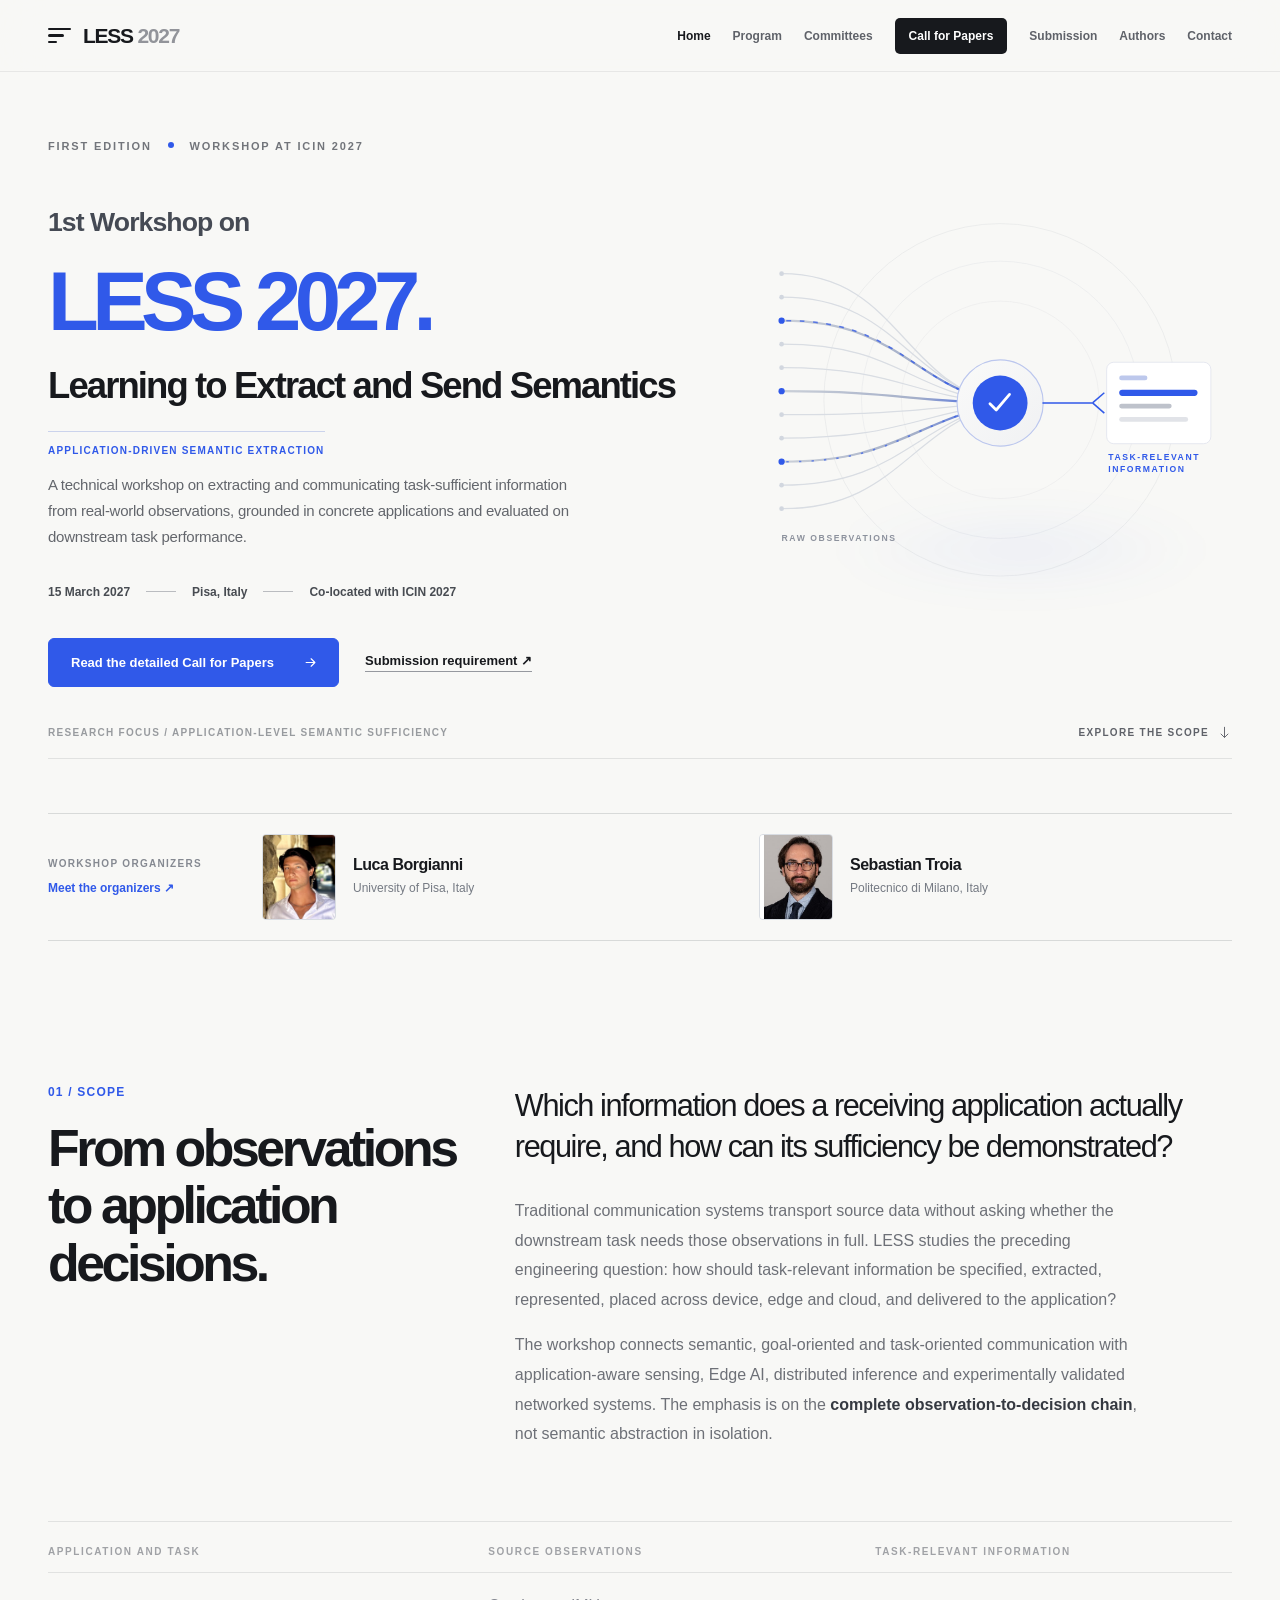
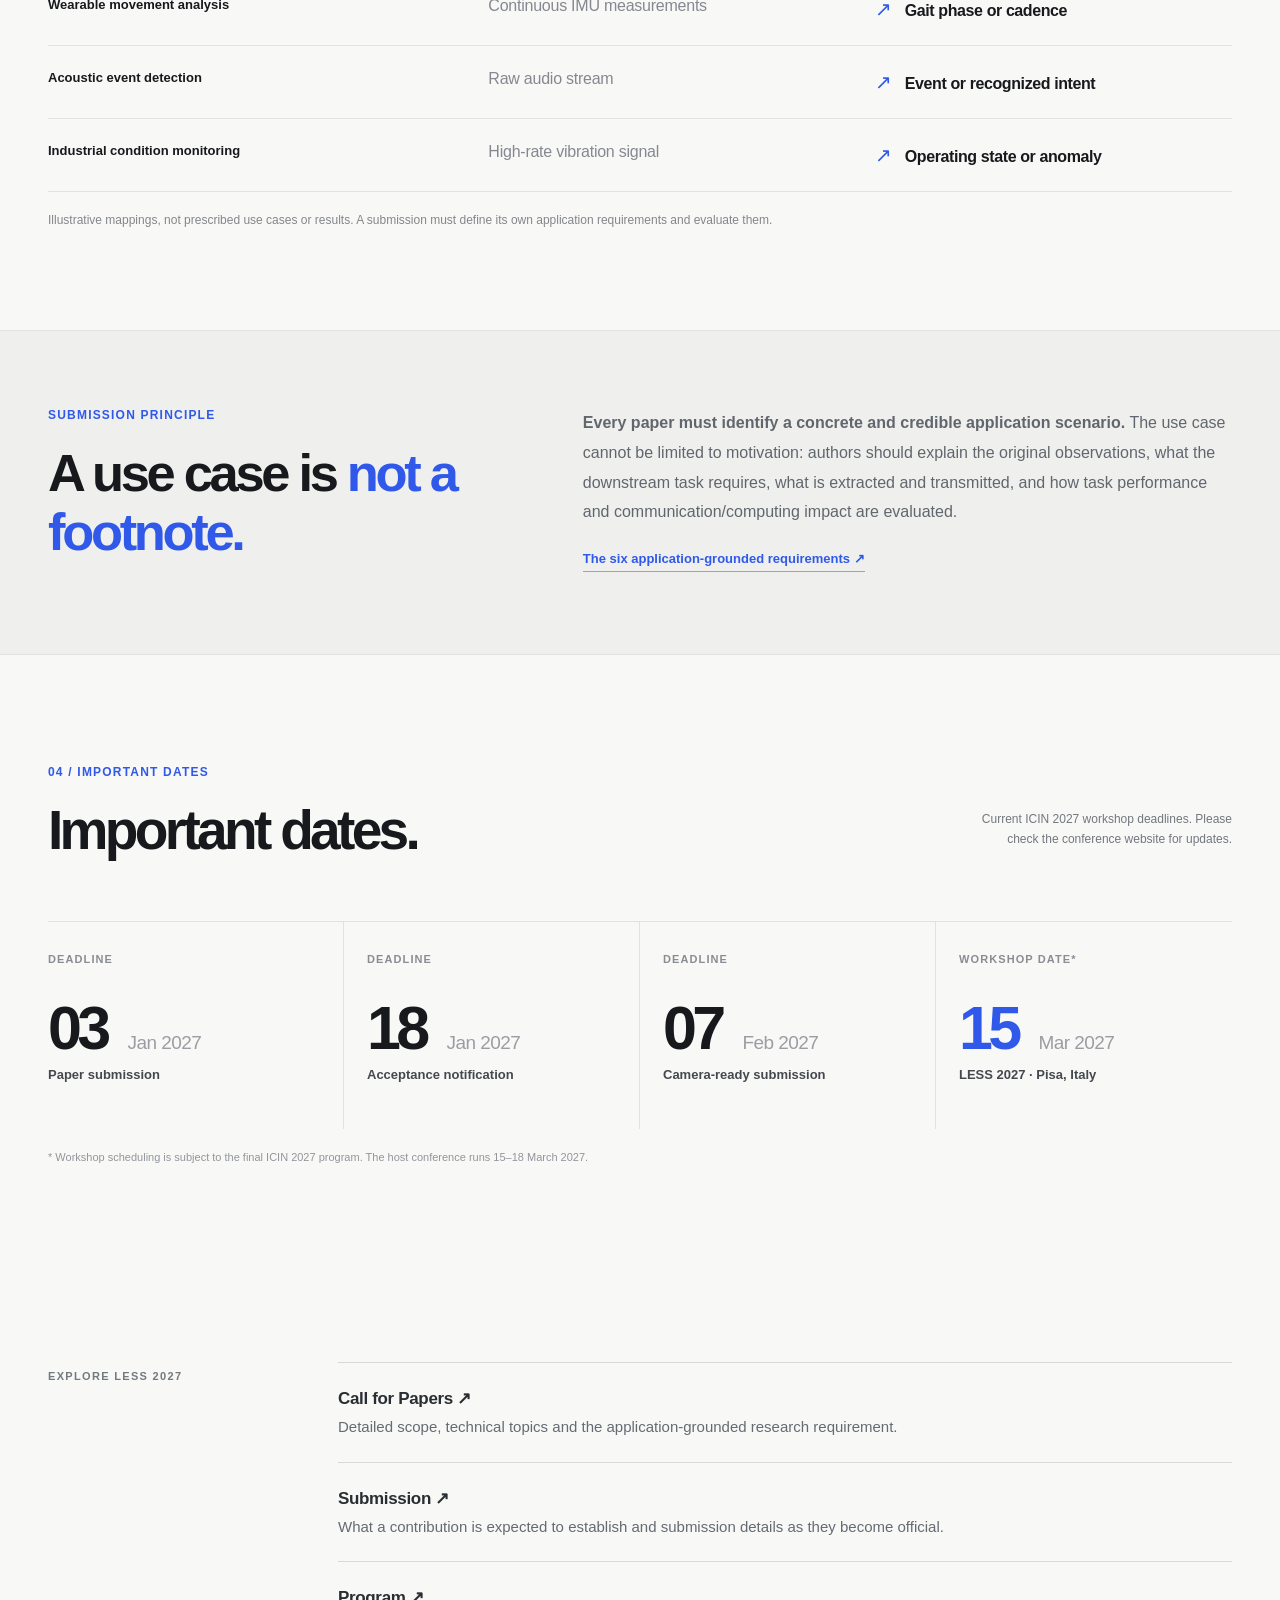
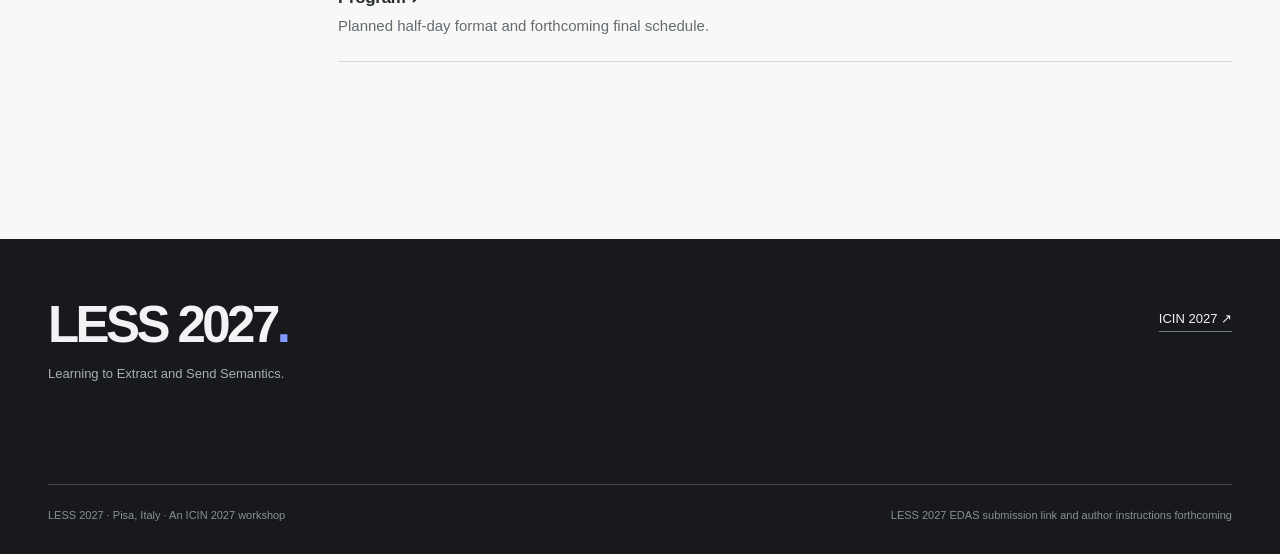
==== commit eae18eda: "Align index.html with official LESS name and 7-page full-paper rules" ====
--- a/index.html
+++ b/index.html
@@ -1,4 +1,4 @@
-<!doctype html><html lang="en"><head><meta charset="utf-8"><meta name="viewport" content="width=device-width,initial-scale=1"><meta name="theme-color" content="#f8f8f6"><meta name="description" content="1st Workshop on LESS 2027 — Learning to Extract and Send Semantics. An application-grounded scientific workshop co-located with ICIN 2027 in Pisa."><meta property="og:title" content="LESS 2027 — Learning to Extract and Send Semantics"><meta property="og:description" content="LESS 2027: Learning to Extract and Send Semantics, an ICIN 2027 workshop in Pisa focused on concrete application-grounded research."><meta property="og:type" content="website"><link rel="icon" href="data:image/svg+xml,%3Csvg xmlns='http://www.w3.org/2000/svg' viewBox='0 0 64 64'%3E%3Crect width='64' height='64' rx='15' fill='%23161619'/%3E%3Cpath d='M16 21h31M16 32h22M16 43h13' stroke='%23fff' stroke-width='5' stroke-linecap='round'/%3E%3C/svg%3E"><link rel="stylesheet" href="styles.css"><title>1st Workshop on LESS 2027 — Learning to Extract and Send Semantics</title></head><body><header class="topbar"><div class="container"><a class="brand" href="index.html" aria-label="LESS 2027 home"><span class="mark" aria-hidden="true"><i></i><i></i><i></i></span><span>LESS <span class="brand-year">2027</span></span></a><nav class="desktop-nav" aria-label="Primary navigation"><a href="index.html" aria-current="page" >Home</a><a href="program.html"  >Program</a><a href="committees.html"  >Committees</a><a href="call-for-papers.html"  class="nav-action">Call for Papers</a><a href="submission.html"  >Submission</a><a href="authors.html"  >Authors</a><a href="contact.html"  >Contact</a></nav><details class="mobile-menu"><summary aria-label="Open menu">☰ &nbsp; Menu</summary><nav aria-label="Mobile navigation"><a href="index.html" aria-current="page" >Home</a><a href="program.html"  >Program</a><a href="committees.html"  >Committees</a><a href="call-for-papers.html"  class="nav-action">Call for Papers</a><a href="submission.html"  >Submission</a><a href="authors.html"  >Authors</a><a href="contact.html"  >Contact</a></nav></details></div></header><main><section class="hero home-hero" aria-labelledby="hero-heading">
+<!doctype html><html lang="en"><head><meta charset="utf-8"><meta name="viewport" content="width=device-width,initial-scale=1"><meta name="theme-color" content="#f8f8f6"><meta name="description" content="1st Workshop on LESS 2027 — Learning to Extract and Send Semantics. An application-grounded scientific workshop co-located with ICIN 2027 in Pisa."><meta property="og:title" content="LESS 2027 — Learning to Extract and Send Semantics"><meta property="og:description" content="LESS 2027: Learning to Extract and Send Semantics, an ICIN 2027 workshop in Pisa focused on concrete application-grounded research."><meta property="og:type" content="website"><link rel="icon" href="data:image/svg+xml,%3Csvg xmlns='http://www.w3.org/2000/svg' viewBox='0 0 64 64'%3E%3Crect width='64' height='64' rx='15' fill='%23161619'/%3E%3Cpath d='M16 21h31M16 32h22M16 43h13' stroke='%23fff' stroke-width='5' stroke-linecap='round'/%3E%3C/svg%3E"><link rel="stylesheet" href="styles.css"><title>LESS 2027 | 1st Workshop on Learning to Extract and Send Semantics</title></head><body><header class="topbar"><div class="container"><a class="brand" href="index.html" aria-label="LESS 2027 home"><span class="mark" aria-hidden="true"><i></i><i></i><i></i></span><span>LESS <span class="brand-year">2027</span></span></a><nav class="desktop-nav" aria-label="Primary navigation"><a href="index.html" aria-current="page" >Home</a><a href="program.html"  >Program</a><a href="committees.html"  >Committees</a><a href="call-for-papers.html"  class="nav-action">Call for Papers</a><a href="submission.html"  >Submission</a><a href="authors.html"  >Authors</a><a href="contact.html"  >Contact</a></nav><details class="mobile-menu"><summary aria-label="Open menu">☰ &nbsp; Menu</summary><nav aria-label="Mobile navigation"><a href="index.html" aria-current="page" >Home</a><a href="program.html"  >Program</a><a href="committees.html"  >Committees</a><a href="call-for-papers.html"  class="nav-action">Call for Papers</a><a href="submission.html"  >Submission</a><a href="authors.html"  >Authors</a><a href="contact.html"  >Contact</a></nav></details></div></header><main><section class="hero home-hero" aria-labelledby="hero-heading">
       <div class="container">
         <div class="hero-layout">
           <div class="hero-copy">
@@ -6,7 +6,7 @@
             <h1 id="hero-heading"><span class="hero-title-intro">1st Workshop on</span><br><span>LESS 2027.</span></h1>
             <p class="hero-subtitle">Learning to Extract and Send Semantics</p>
             <p class="hero-focus">Application-driven semantic extraction</p>
-            <p class="hero-desc">Defining, extracting, communicating and validating information required by specific downstream applications, from source observations to measurable system outcomes.</p>
+            <p class="hero-desc">A technical workshop on extracting and communicating task-sufficient information from real-world observations, grounded in concrete applications and evaluated on downstream task performance.</p>
             <div class="hero-info"><span>15 March 2027</span><span class="line" aria-hidden="true"></span><span>Pisa, Italy</span><span class="line" aria-hidden="true"></span><span>Co-located with ICIN 2027</span></div>
             <div class="hero-actions"><a class="primary-btn" href="call-for-papers.html">Read the detailed Call for Papers <svg viewBox="0 0 24 24" fill="none" stroke="currentColor" stroke-width="1.8" stroke-linecap="round" stroke-linejoin="round" aria-hidden="true"><path d="M5 12h14M13 6l6 6-6 6"/></svg></a><a class="text-link" href="call-for-papers.html#requirement">Submission requirement <span aria-hidden="true">&nearr;</span></a></div>
           </div>
@@ -57,8 +57,8 @@
         <p class="example-footnote">Illustrative mappings, not prescribed use cases or results. A submission must define its own application requirements and evaluate them.</p>
       </div>
     </section><section class="home-critical"><div class="container home-critical-grid"><div><div class="section-num">SUBMISSION PRINCIPLE</div><h2>A use case is <em>not a footnote.</em></h2></div><div><p><strong>Every paper must identify a concrete and credible application scenario.</strong> The use case cannot be limited to motivation: authors should explain the original observations, what the downstream task requires, what is extracted and transmitted, and how task performance and communication/computing impact are evaluated.</p><a href="call-for-papers.html#requirement">The six application-grounded requirements ↗</a></div></div></section><section class="dates-section" id="dates">
-      <div class="container"><div class="dates-title"><div><div class="section-num">04 / IMPORTANT DATES</div><h2 class="section-title">Important dates.</h2></div><p class="dates-note">Proposed deadlines from the workshop submission. Subject to final confirmation by the organizers and ICIN 2027.</p></div>
-        <div class="date-grid"><div class="date"><div class="date-type">Proposed</div><div class="date-num">03 <span>Jan 2027</span></div><div class="date-name">Paper submission</div></div><div class="date"><div class="date-type">Proposed</div><div class="date-num">18 <span>Jan 2027</span></div><div class="date-name">Acceptance notification</div></div><div class="date"><div class="date-type">Proposed</div><div class="date-num">07 <span>Feb 2027</span></div><div class="date-name">Camera-ready submission</div></div><div class="date"><div class="date-type">Workshop date*</div><div class="date-num">15 <span>Mar 2027</span></div><div class="date-name">LESS 2027 · Pisa, Italy</div></div></div>
+      <div class="container"><div class="dates-title"><div><div class="section-num">04 / IMPORTANT DATES</div><h2 class="section-title">Important dates.</h2></div><p class="dates-note">Current ICIN 2027 workshop deadlines. Please check the conference website for updates.</p></div>
+        <div class="date-grid"><div class="date"><div class="date-type">Deadline</div><div class="date-num">03 <span>Jan 2027</span></div><div class="date-name">Paper submission</div></div><div class="date"><div class="date-type">Deadline</div><div class="date-num">18 <span>Jan 2027</span></div><div class="date-name">Acceptance notification</div></div><div class="date"><div class="date-type">Deadline</div><div class="date-num">07 <span>Feb 2027</span></div><div class="date-name">Camera-ready submission</div></div><div class="date"><div class="date-type">Workshop date*</div><div class="date-num">15 <span>Mar 2027</span></div><div class="date-name">LESS 2027 · Pisa, Italy</div></div></div>
         <p style="color:#92959b;font-size:11px;line-height:1.6;margin-top:20px">* Workshop scheduling is subject to the final ICIN 2027 program. The host conference runs 15–18 March 2027.</p>
       </div>
-    </section><section class="content-section"><div class="container content-grid"><div class="content-label">Explore LESS 2027</div><ul class="academic-list"><li><strong><a href="call-for-papers.html">Call for Papers ↗</a></strong>Detailed scope, technical topics and the application-grounded research requirement.</li><li><strong><a href="submission.html">Submission ↗</a></strong>What a contribution is expected to establish and submission details as they become official.</li><li><strong><a href="program.html">Program ↗</a></strong>Planned half-day format and forthcoming final schedule.</li></ul></div></section></main><footer><div class="container"><div class="footer-main"><div><p class="footer-head">LESS 2027<span style="color:#8297ff">.</span></p><p class="footer-sub">Learning to Extract and Send Semantics.</p></div><a class="footer-link" href="https://www.icin-conference.org/" target="_blank" rel="noopener noreferrer">ICIN 2027 ↗</a></div><div class="footer-bottom"><span>LESS 2027 · Pisa, Italy · An ICIN 2027 workshop</span><span>Program, dates and submission information subject to final ICIN guidance</span></div></div></footer><script>document.querySelectorAll('.portrait img').forEach(img=>{const show=()=>img.parentElement.classList.add('loaded');img.addEventListener('load',show);if(img.complete&&img.naturalWidth)show()})</script></body></html>+    </section><section class="content-section"><div class="container content-grid"><div class="content-label">Explore LESS 2027</div><ul class="academic-list"><li><strong><a href="call-for-papers.html">Call for Papers ↗</a></strong>Detailed scope, technical topics and the application-grounded research requirement.</li><li><strong><a href="submission.html">Submission ↗</a></strong>What a contribution is expected to establish and submission details as they become official.</li><li><strong><a href="program.html">Program ↗</a></strong>Planned half-day format and forthcoming final schedule.</li></ul></div></section></main><footer><div class="container"><div class="footer-main"><div><p class="footer-head">LESS 2027<span style="color:#8297ff">.</span></p><p class="footer-sub">Learning to Extract and Send Semantics.</p></div><a class="footer-link" href="https://www.icin-conference.org/" target="_blank" rel="noopener noreferrer">ICIN 2027 ↗</a></div><div class="footer-bottom"><span>LESS 2027 · Pisa, Italy · An ICIN 2027 workshop</span><span>LESS 2027 EDAS submission link and author instructions forthcoming</span></div></div></footer><script>document.querySelectorAll('.portrait img').forEach(img=>{const show=()=>img.parentElement.classList.add('loaded');img.addEventListener('load',show);if(img.complete&&img.naturalWidth)show()})</script></body></html>
--- a/styles.css
+++ b/styles.css
@@ -100,3 +100,55 @@
 @media(max-width:950px){.desktop-nav{display:none}.mobile-menu{display:block}.organizer-band{grid-template-columns:1fr 1fr}.organizer-label{grid-column:1/-1;flex-direction:row;justify-content:space-between}.profile-grid{grid-template-columns:1fr}}
 @media(max-width:800px){.home-hero .hero-layout{grid-template-columns:1fr;min-height:0}.home-hero .hero-art{max-width:390px;justify-self:center}.home-hero h1{font-size:clamp(48px,8vw,72px)}.home-critical-grid,.content-grid{grid-template-columns:1fr;gap:20px}.page-hero{padding:60px 0 49px}.content-section{padding:58px 0}.page-hero p{font-size:16px}}
 @media(max-width:570px){.container{width:calc(100% - 40px)}.topbar{height:65px}.home-hero h1{font-size:clamp(42px,10.8vw,58px);white-space:normal}.home-hero .hero-art{display:none}.home-organizers{padding-top:15px;padding-bottom:44px}.organizer-band{grid-template-columns:1fr;gap:17px}.organizer-label{grid-column:auto}.organizer-mini{border-top:1px solid #dedfdd;padding-top:15px}.home-scope{padding-top:56px}.home-critical{padding:55px 0}.page-hero h1{font-size:clamp(47px,11.7vw,70px)}.profile-card{gap:16px;padding:17px}.profile-card .portrait{width:100px;height:130px}.profile-card h3{font-size:20px}.note-grid,.contact-cards{grid-template-columns:1fr}.date-grid{grid-template-columns:1fr 1fr}.date{padding:20px!important;border-bottom:1px solid var(--rule)}.date-num{font-size:45px}.date:nth-child(2){border-right:none}}
+
+/* Official workshop identity — headline takes precedence over research focus. */
+.home-hero h1{font-size:clamp(50px,5.4vw,84px);line-height:1.035;white-space:normal;letter-spacing:-.072em;margin:27px 0 21px}
+.home-hero h1 .hero-title-intro{color:var(--ink);font-weight:620}
+.home-hero .hero-subtitle{font-size:clamp(22px,2.25vw,32px);font-weight:610;letter-spacing:-.052em;line-height:1.21;max-width:670px;margin:0 0 23px;color:var(--ink)}
+.home-hero .hero-focus{display:inline-block;font-size:12px;font-weight:720;line-height:1.5;letter-spacing:.09em;text-transform:uppercase;color:#3059e9;border-top:1px solid #cbd3ec;padding-top:11px;margin:0 0 14px}
+.home-hero .hero-desc{font-size:15px;line-height:1.74;max-width:540px}
+@media(max-width:570px){.home-hero h1{font-size:clamp(43px,10.5vw,60px);line-height:1.035;margin-top:22px}.home-hero .hero-subtitle{font-size:clamp(21px,6vw,28px)}.home-hero .hero-focus{font-size:10px;letter-spacing:.06em}}
+
+/* LESS 2027 — official title hierarchy and academic Call for Papers */
+.home-hero h1{font-size:clamp(65px,6.5vw,104px);line-height:.99;letter-spacing:-.08em}
+.home-hero h1 .hero-title-intro{font-size:.32em;display:inline-block;letter-spacing:-.035em;vertical-align:middle;margin-bottom:8px;color:#454a54;font-weight:620}
+.home-hero h1>span:last-child{font-size:1em;display:inline-block;white-space:nowrap}
+.home-hero .hero-subtitle{font-size:clamp(28px,2.85vw,42px);line-height:1.14;max-width:640px;font-weight:660;margin-bottom:25px}
+.home-hero .hero-focus{font-size:10px;letter-spacing:.12em;margin-top:0}
+.official-cfp-heading{padding:83px 0 43px}
+.official-cfp-heading .official-cfp-sup{font-size:clamp(20px,2.2vw,31px);font-weight:640;letter-spacing:-.04em;max-width:930px;color:#32363d;margin-top:35px}
+.official-cfp-heading h1{font-size:clamp(58px,6.6vw,96px);margin:19px 0 20px;letter-spacing:-.074em}
+.official-cfp-heading .cfp-period{color:#3059e9}
+.official-cfp-heading p{font-size:16px;color:#626873;max-width:950px;line-height:1.6;margin:0}
+.official-cfp-highlights{border-top:1px solid #d6dadd;border-bottom:1px solid #d6dadd;display:grid;grid-template-columns:repeat(3,minmax(0,1fr));margin-top:35px}
+.official-cfp-highlights>span{padding:19px 16px 21px 0;color:#737983;font-size:12px}
+.official-cfp-highlights>span+span{border-left:1px solid #d6dadd;padding-left:22px}
+.official-cfp-highlights strong{display:block;font-size:17px;color:#242930;font-weight:670;letter-spacing:-.025em;margin-bottom:6px}
+.formal-cfp-content{padding-top:64px;padding-bottom:12px}
+.formal-cfp-after-rule{padding-top:54px;padding-bottom:92px}
+.formal-section{border-bottom:1px solid #dadee0;padding:0 0 56px;margin-bottom:57px}
+.formal-section:last-child{border-bottom:0;margin-bottom:0}
+.formal-section .prose{max-width:850px}
+.formal-section .prose h2{font-size:clamp(28px,3.1vw,41px);line-height:1.18;letter-spacing:-.051em;margin:0 0 24px}
+.formal-section .prose p{font-size:15px;line-height:1.9}
+.formal-topics{border-top:1px solid #d8dcde;margin-top:28px}
+.formal-topic-group{display:grid;grid-template-columns:38px 1fr;gap:12px;border-bottom:1px solid #d8dcde;padding:24px 0}
+.formal-topic-num{font-weight:770;color:#3059e9;font-size:11px;padding-top:6px}
+.formal-topic-group h3{font-size:20px;color:#262b32;font-weight:640;letter-spacing:-.035em;margin:0 0 17px}
+.formal-topic-group ul{columns:2;column-gap:31px;margin:0;padding-left:16px}
+.formal-topic-group li{break-inside:avoid;color:#646a73;font-size:13px;line-height:1.64;margin-bottom:10px}
+.formal-cfp-policy{display:grid;grid-template-columns:repeat(3,minmax(0,1fr));border-top:1px solid #d8dcde;border-bottom:1px solid #d8dcde;margin:17px 0 27px}
+.formal-cfp-policy>div{padding:21px 16px 21px 0}
+.formal-cfp-policy>div+div{border-left:1px solid #d8dcde;padding-left:17px}
+.formal-cfp-policy span{display:block;color:#7b8390;letter-spacing:.1em;font-size:10px;font-weight:730;margin-bottom:9px}
+.formal-cfp-policy strong{display:block;color:#20252d;font-size:15px;line-height:1.35}
+.formal-cfp-dates{width:100%;border-collapse:collapse;margin-bottom:20px}
+.formal-cfp-dates tr{border-top:1px solid #d8dcde}
+.formal-cfp-dates tr:last-child{border-bottom:1px solid #d8dcde}
+.formal-cfp-dates th,.formal-cfp-dates td{padding:16px 8px;text-align:left;font-size:14px;line-height:1.5}
+.formal-cfp-dates th{font-weight:630;color:#343a42}
+.formal-cfp-dates td{text-align:right;color:#3059e9;font-weight:650}
+.formal-cfp-after-rule #submission{scroll-margin-top:90px}
+@media(max-width:980px){.home-hero h1{font-size:clamp(53px,8vw,77px)}.home-hero .hero-subtitle{font-size:clamp(26px,3.4vw,35px)}}
+@media(max-width:800px){.official-cfp-heading{padding:63px 0 44px}.official-cfp-heading .official-cfp-sup{margin-top:24px}.formal-cfp-content{padding-top:50px}.formal-cfp-after-rule{padding-top:45px}.formal-section{margin-bottom:39px;padding-bottom:43px}.formal-section .prose h2{font-size:32px}}
+@media(max-width:570px){.home-hero h1{font-size:clamp(48px,12vw,64px)}.home-hero h1 .hero-title-intro{font-size:.34em}.home-hero .hero-subtitle{font-size:clamp(25px,6.9vw,32px)}.official-cfp-heading h1{font-size:clamp(48px,11vw,65px)}.official-cfp-heading .official-cfp-sup{font-size:23px}.official-cfp-heading p{font-size:14px}.official-cfp-highlights{grid-template-columns:1fr}.official-cfp-highlights>span,.official-cfp-highlights>span+span{padding:12px 0;border-left:0}.official-cfp-highlights>span+span{border-top:1px solid #d6dadd}.official-cfp-highlights strong{font-size:15px}.formal-topic-group ul{columns:1}.formal-cfp-policy{grid-template-columns:1fr}.formal-cfp-policy>div,.formal-cfp-policy>div+div{padding:14px 0;border-left:0}.formal-cfp-policy>div+div{border-top:1px solid #d8dcde}.formal-cfp-dates th,.formal-cfp-dates td{font-size:12px;padding:13px 3px}.formal-section .prose h2{font-size:29px}}
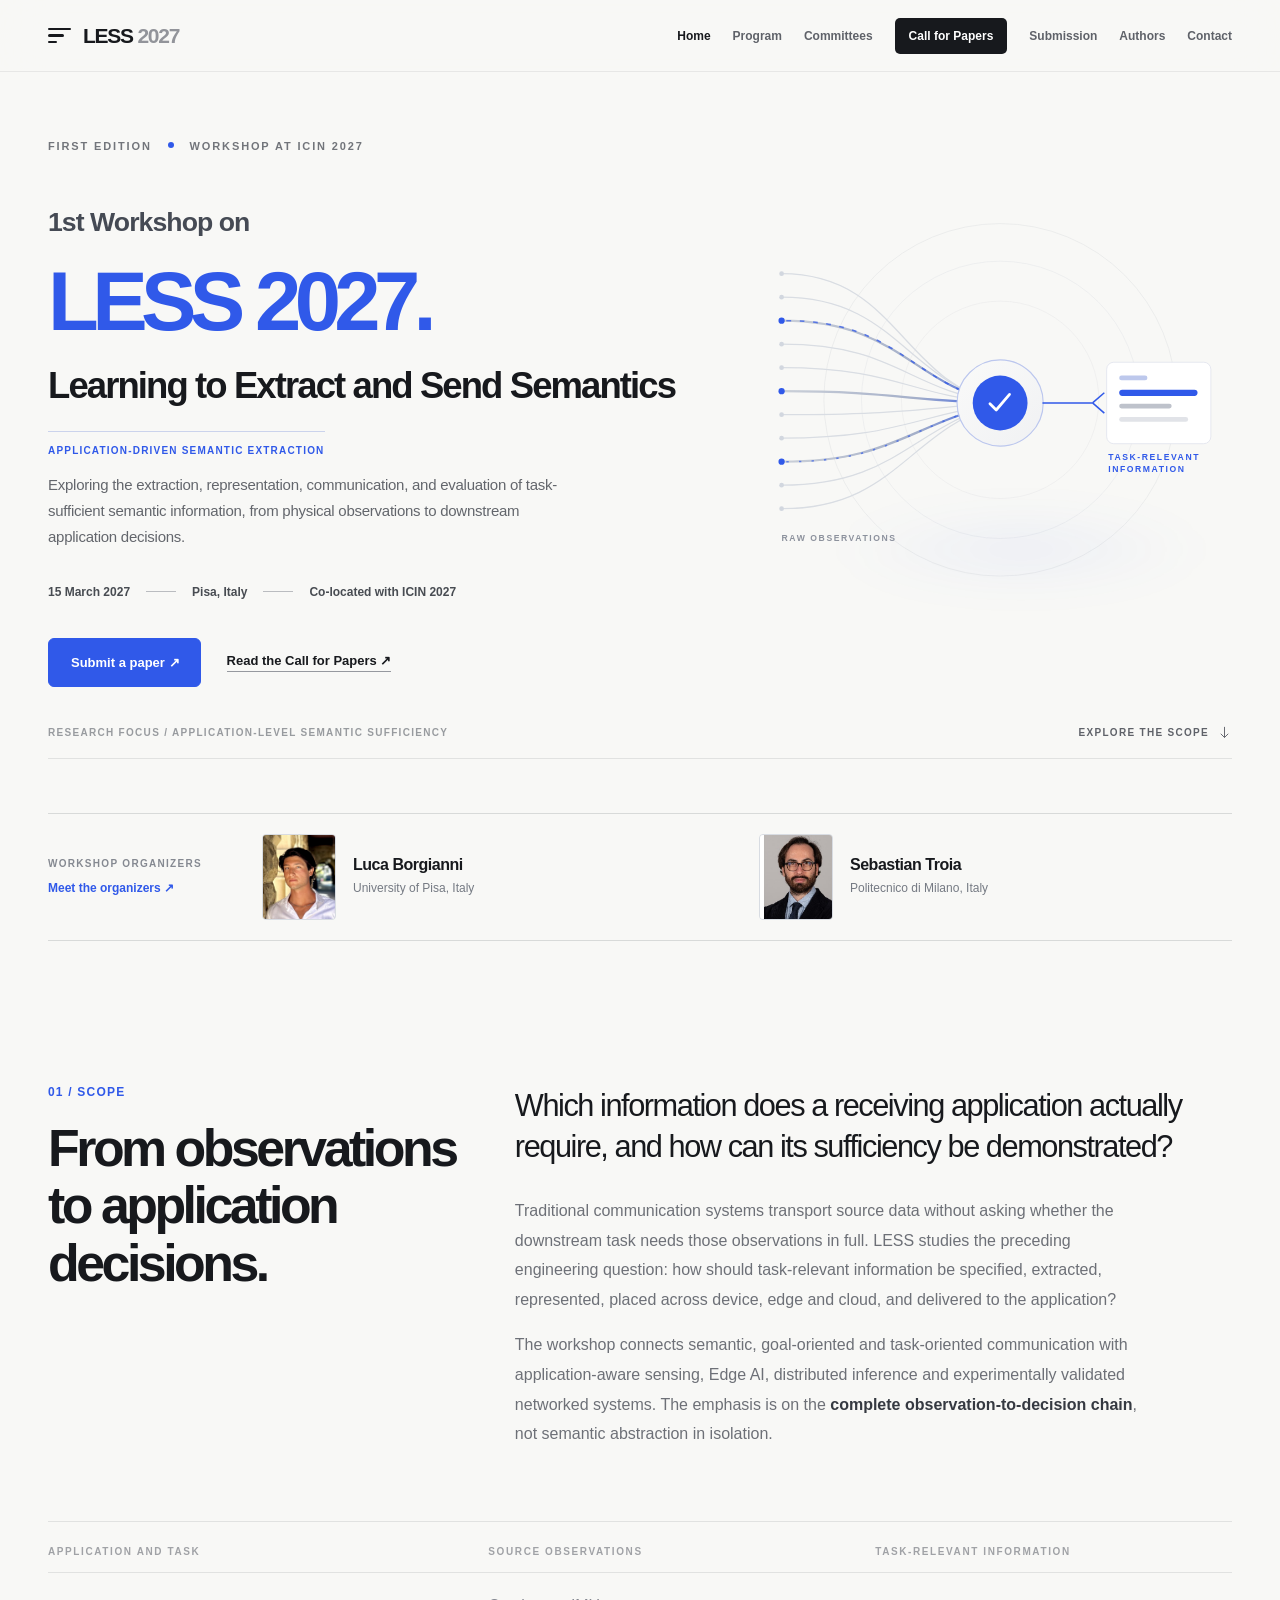
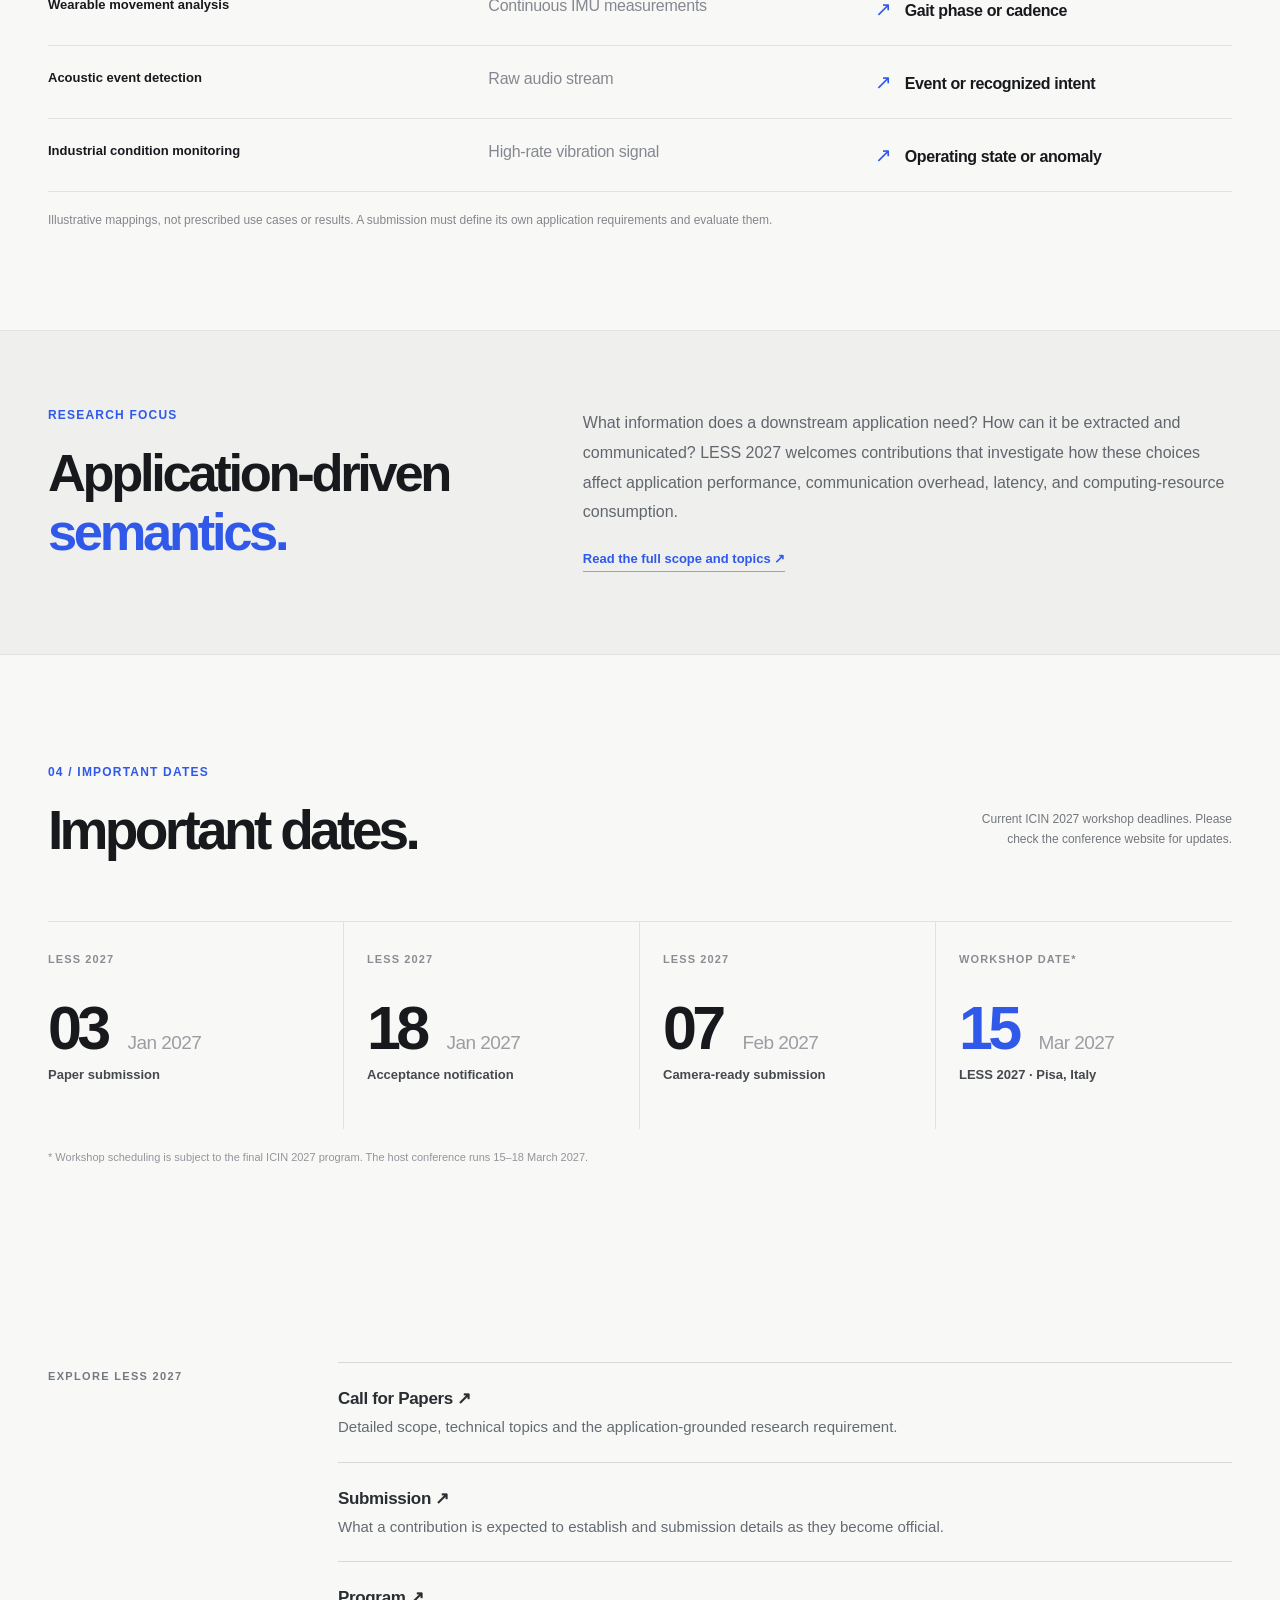
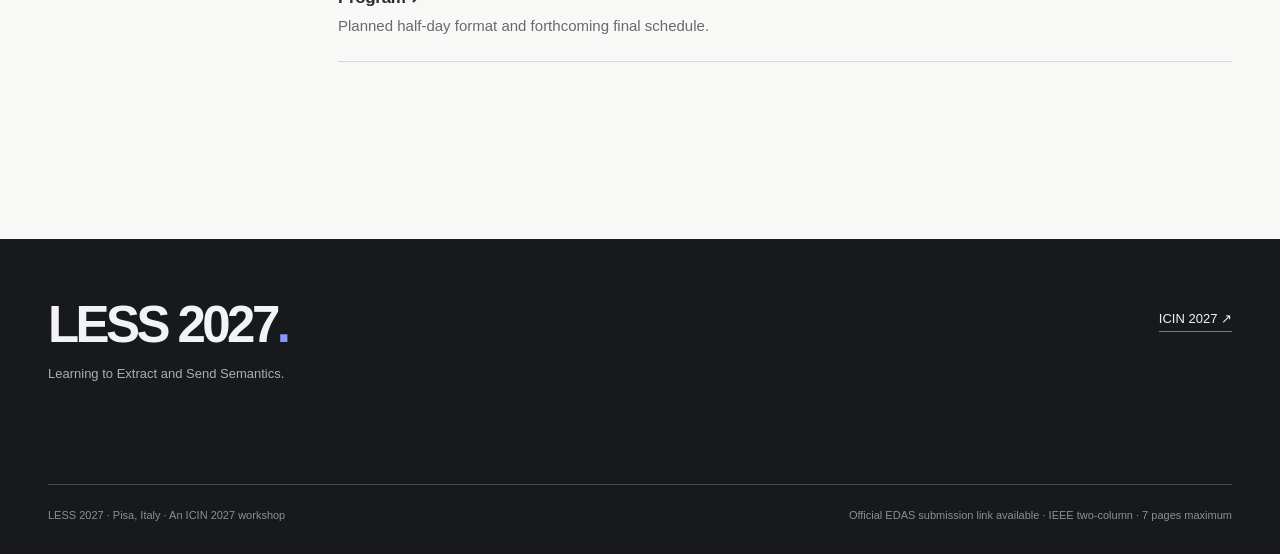
==== commit 4435645f: "Align index.html with final LESS 2027 CFP and EDAS submission" ====
--- a/index.html
+++ b/index.html
@@ -6,9 +6,9 @@
             <h1 id="hero-heading"><span class="hero-title-intro">1st Workshop on</span><br><span>LESS 2027.</span></h1>
             <p class="hero-subtitle">Learning to Extract and Send Semantics</p>
             <p class="hero-focus">Application-driven semantic extraction</p>
-            <p class="hero-desc">A technical workshop on extracting and communicating task-sufficient information from real-world observations, grounded in concrete applications and evaluated on downstream task performance.</p>
+            <p class="hero-desc">Exploring the extraction, representation, communication, and evaluation of task-sufficient semantic information, from physical observations to downstream application decisions.</p>
             <div class="hero-info"><span>15 March 2027</span><span class="line" aria-hidden="true"></span><span>Pisa, Italy</span><span class="line" aria-hidden="true"></span><span>Co-located with ICIN 2027</span></div>
-            <div class="hero-actions"><a class="primary-btn" href="call-for-papers.html">Read the detailed Call for Papers <svg viewBox="0 0 24 24" fill="none" stroke="currentColor" stroke-width="1.8" stroke-linecap="round" stroke-linejoin="round" aria-hidden="true"><path d="M5 12h14M13 6l6 6-6 6"/></svg></a><a class="text-link" href="call-for-papers.html#requirement">Submission requirement <span aria-hidden="true">&nearr;</span></a></div>
+            <div class="hero-actions"><a class="primary-btn" href="https://edas.info/newPaper.php?c=35870&track=140815" target="_blank" rel="noopener noreferrer">Submit a paper ↗</a><a class="text-link" href="call-for-papers.html">Read the Call for Papers <span aria-hidden="true">↗</span></a></div>
           </div>
           <div class="hero-art" aria-hidden="true">
             <svg viewBox="0 0 600 530" role="img" focusable="false">
@@ -56,9 +56,9 @@
         </div>
         <p class="example-footnote">Illustrative mappings, not prescribed use cases or results. A submission must define its own application requirements and evaluate them.</p>
       </div>
-    </section><section class="home-critical"><div class="container home-critical-grid"><div><div class="section-num">SUBMISSION PRINCIPLE</div><h2>A use case is <em>not a footnote.</em></h2></div><div><p><strong>Every paper must identify a concrete and credible application scenario.</strong> The use case cannot be limited to motivation: authors should explain the original observations, what the downstream task requires, what is extracted and transmitted, and how task performance and communication/computing impact are evaluated.</p><a href="call-for-papers.html#requirement">The six application-grounded requirements ↗</a></div></div></section><section class="dates-section" id="dates">
+    </section><section class="home-critical"><div class="container home-critical-grid"><div><div class="section-num">RESEARCH FOCUS</div><h2>Application-driven <em>semantics.</em></h2></div><div><p>What information does a downstream application need? How can it be extracted and communicated? LESS 2027 welcomes contributions that investigate how these choices affect application performance, communication overhead, latency, and computing-resource consumption.</p><a href="call-for-papers.html">Read the full scope and topics ↗</a></div></div></section><section class="dates-section" id="dates">
       <div class="container"><div class="dates-title"><div><div class="section-num">04 / IMPORTANT DATES</div><h2 class="section-title">Important dates.</h2></div><p class="dates-note">Current ICIN 2027 workshop deadlines. Please check the conference website for updates.</p></div>
-        <div class="date-grid"><div class="date"><div class="date-type">Deadline</div><div class="date-num">03 <span>Jan 2027</span></div><div class="date-name">Paper submission</div></div><div class="date"><div class="date-type">Deadline</div><div class="date-num">18 <span>Jan 2027</span></div><div class="date-name">Acceptance notification</div></div><div class="date"><div class="date-type">Deadline</div><div class="date-num">07 <span>Feb 2027</span></div><div class="date-name">Camera-ready submission</div></div><div class="date"><div class="date-type">Workshop date*</div><div class="date-num">15 <span>Mar 2027</span></div><div class="date-name">LESS 2027 · Pisa, Italy</div></div></div>
+        <div class="date-grid"><div class="date"><div class="date-type">LESS 2027</div><div class="date-num">03 <span>Jan 2027</span></div><div class="date-name">Paper submission</div></div><div class="date"><div class="date-type">LESS 2027</div><div class="date-num">18 <span>Jan 2027</span></div><div class="date-name">Acceptance notification</div></div><div class="date"><div class="date-type">LESS 2027</div><div class="date-num">07 <span>Feb 2027</span></div><div class="date-name">Camera-ready submission</div></div><div class="date"><div class="date-type">Workshop date*</div><div class="date-num">15 <span>Mar 2027</span></div><div class="date-name">LESS 2027 · Pisa, Italy</div></div></div>
         <p style="color:#92959b;font-size:11px;line-height:1.6;margin-top:20px">* Workshop scheduling is subject to the final ICIN 2027 program. The host conference runs 15–18 March 2027.</p>
       </div>
-    </section><section class="content-section"><div class="container content-grid"><div class="content-label">Explore LESS 2027</div><ul class="academic-list"><li><strong><a href="call-for-papers.html">Call for Papers ↗</a></strong>Detailed scope, technical topics and the application-grounded research requirement.</li><li><strong><a href="submission.html">Submission ↗</a></strong>What a contribution is expected to establish and submission details as they become official.</li><li><strong><a href="program.html">Program ↗</a></strong>Planned half-day format and forthcoming final schedule.</li></ul></div></section></main><footer><div class="container"><div class="footer-main"><div><p class="footer-head">LESS 2027<span style="color:#8297ff">.</span></p><p class="footer-sub">Learning to Extract and Send Semantics.</p></div><a class="footer-link" href="https://www.icin-conference.org/" target="_blank" rel="noopener noreferrer">ICIN 2027 ↗</a></div><div class="footer-bottom"><span>LESS 2027 · Pisa, Italy · An ICIN 2027 workshop</span><span>LESS 2027 EDAS submission link and author instructions forthcoming</span></div></div></footer><script>document.querySelectorAll('.portrait img').forEach(img=>{const show=()=>img.parentElement.classList.add('loaded');img.addEventListener('load',show);if(img.complete&&img.naturalWidth)show()})</script></body></html>+    </section><section class="content-section"><div class="container content-grid"><div class="content-label">Explore LESS 2027</div><ul class="academic-list"><li><strong><a href="call-for-papers.html">Call for Papers ↗</a></strong>Detailed scope, technical topics and the application-grounded research requirement.</li><li><strong><a href="submission.html">Submission ↗</a></strong>What a contribution is expected to establish and submission details as they become official.</li><li><strong><a href="program.html">Program ↗</a></strong>Planned half-day format and forthcoming final schedule.</li></ul></div></section></main><footer><div class="container"><div class="footer-main"><div><p class="footer-head">LESS 2027<span style="color:#8297ff">.</span></p><p class="footer-sub">Learning to Extract and Send Semantics.</p></div><a class="footer-link" href="https://www.icin-conference.org/" target="_blank" rel="noopener noreferrer">ICIN 2027 ↗</a></div><div class="footer-bottom"><span>LESS 2027 · Pisa, Italy · An ICIN 2027 workshop</span><span>Official EDAS submission link available · IEEE two-column · 7 pages maximum</span></div></div></footer><script>document.querySelectorAll('.portrait img').forEach(img=>{const show=()=>img.parentElement.classList.add('loaded');img.addEventListener('load',show);if(img.complete&&img.naturalWidth)show()})</script></body></html>
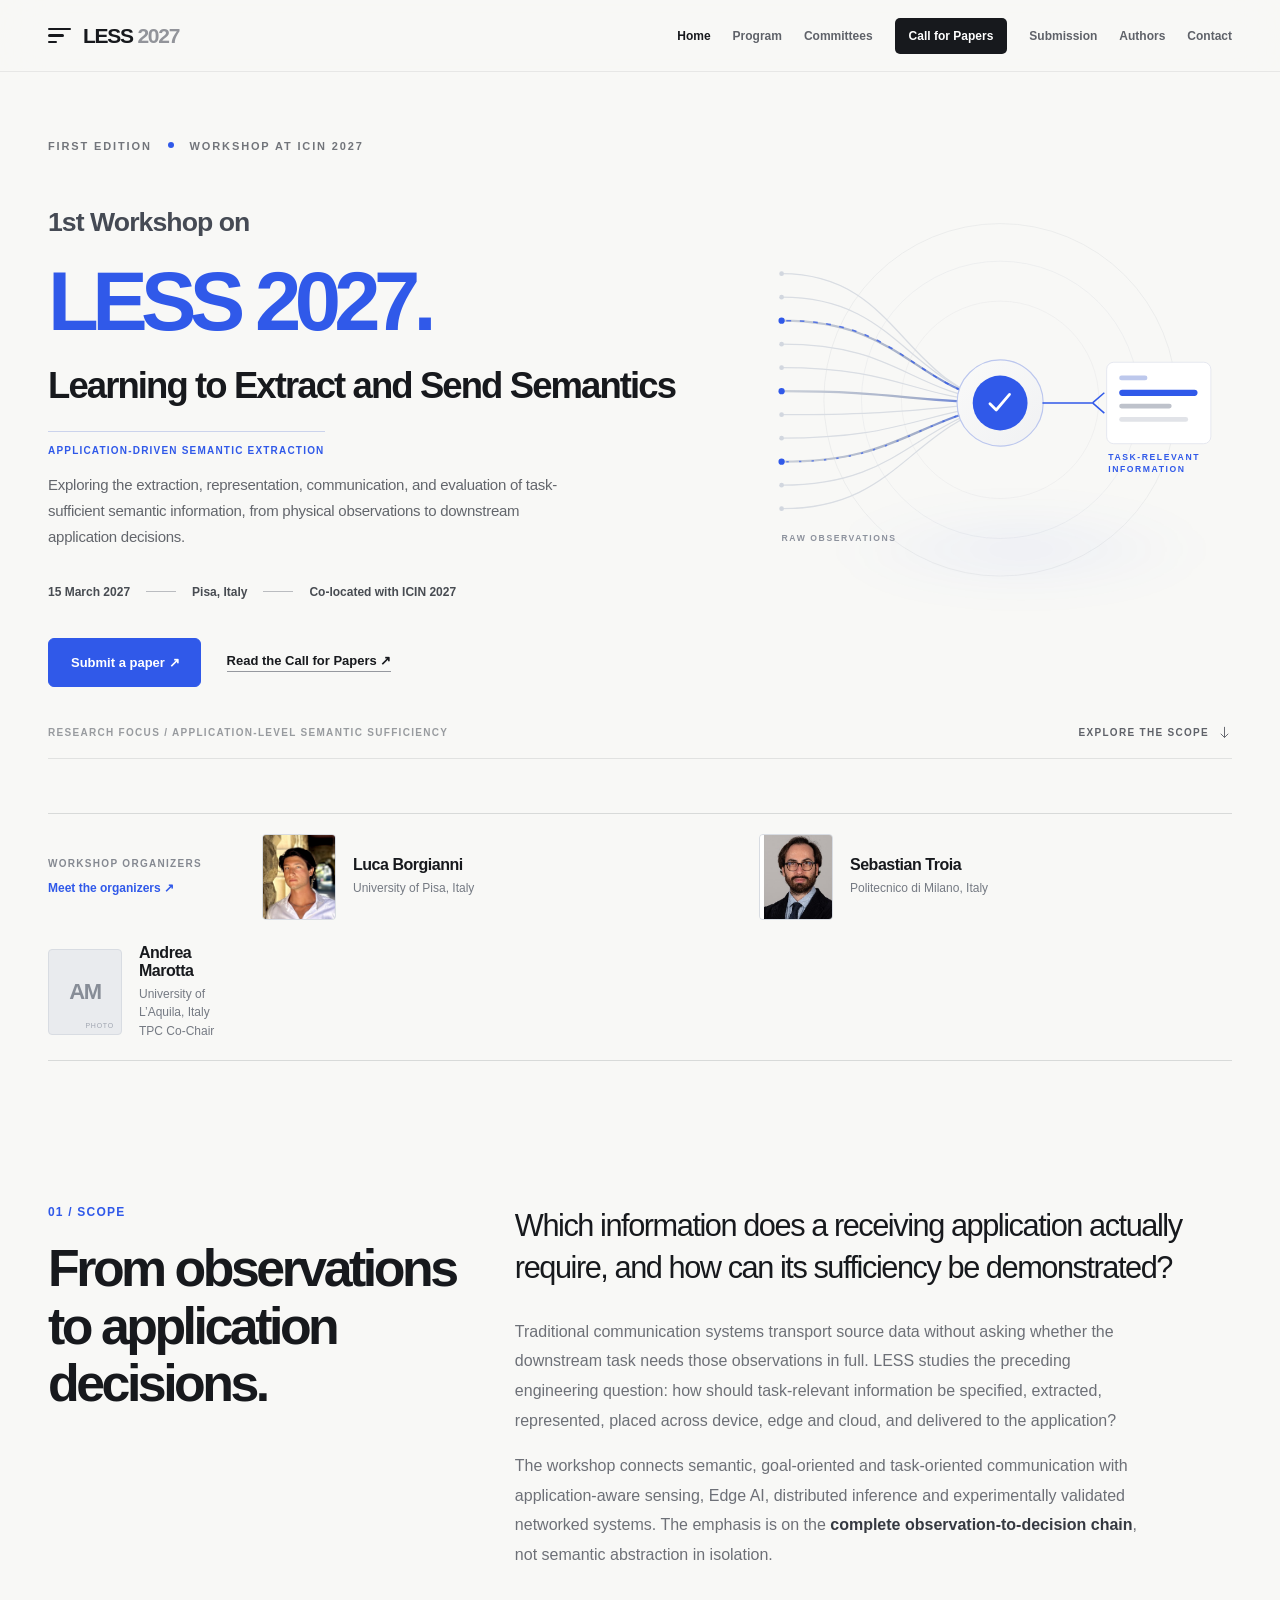
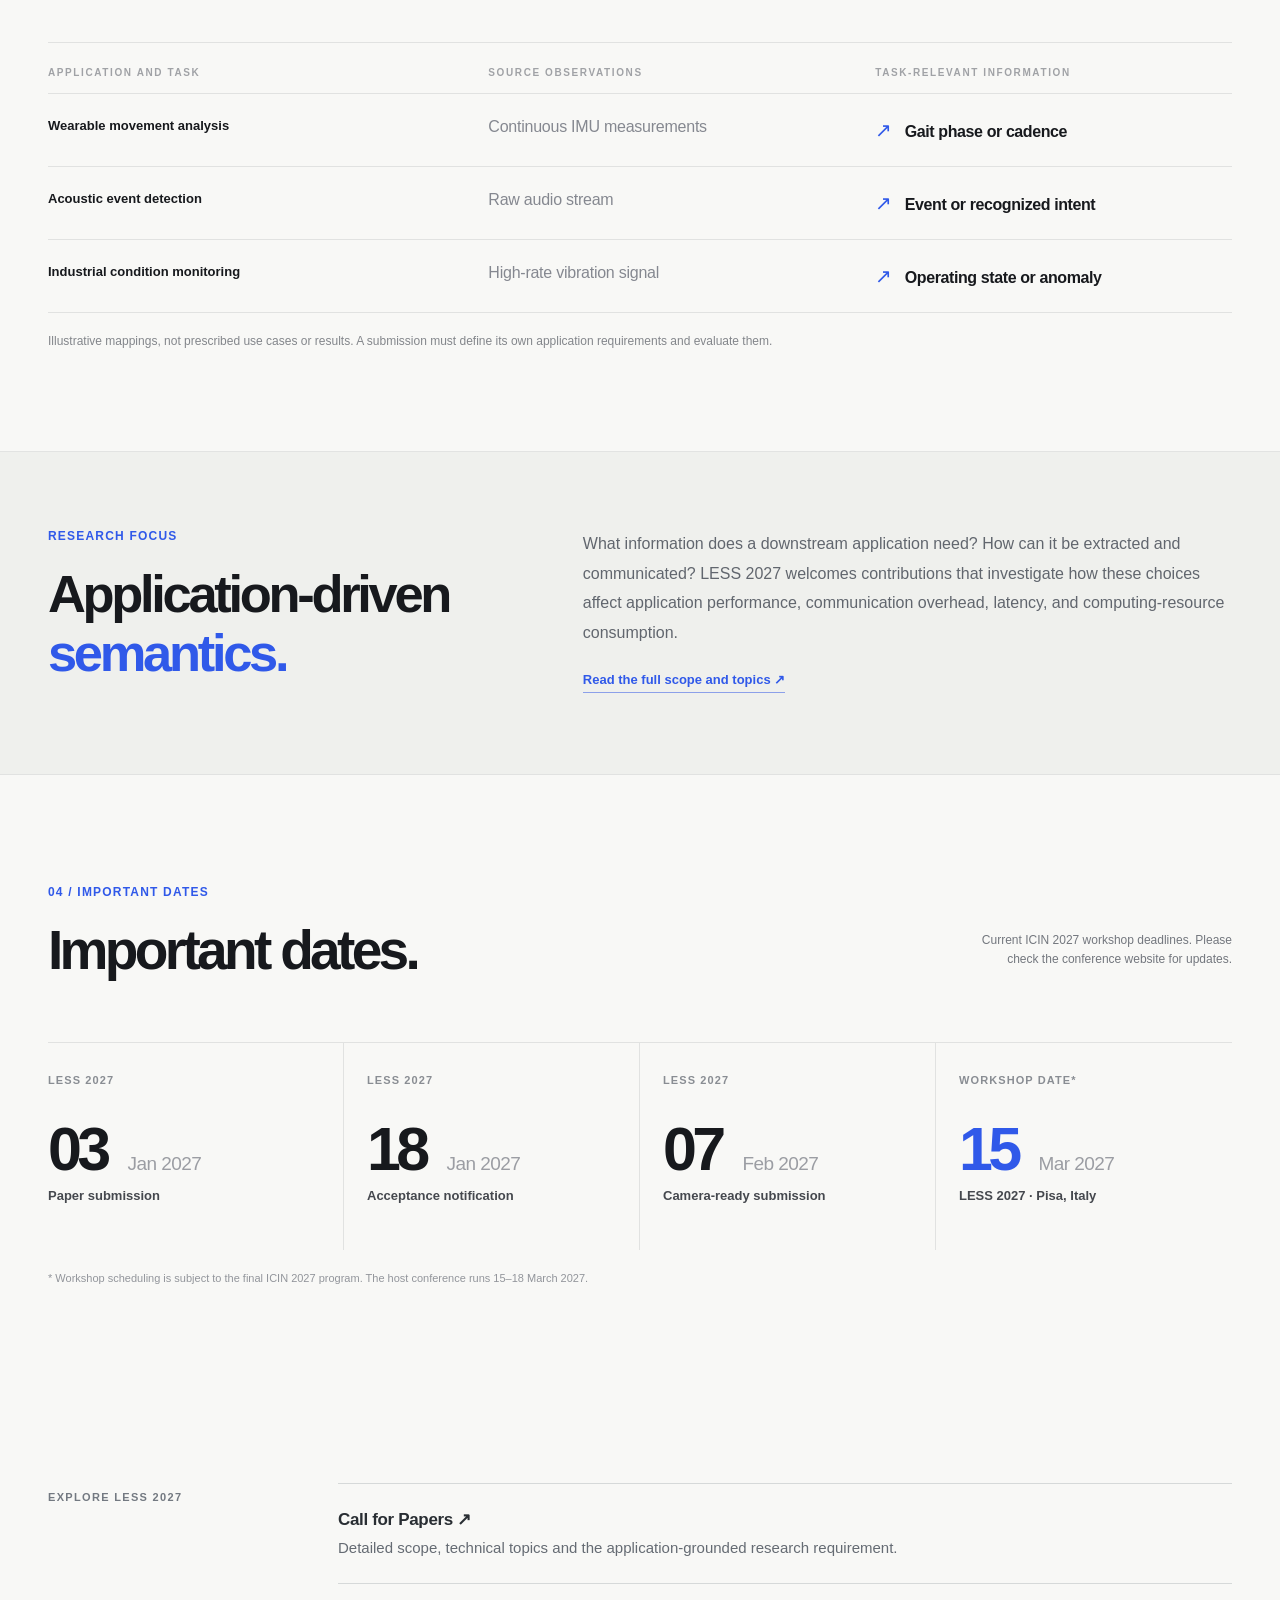
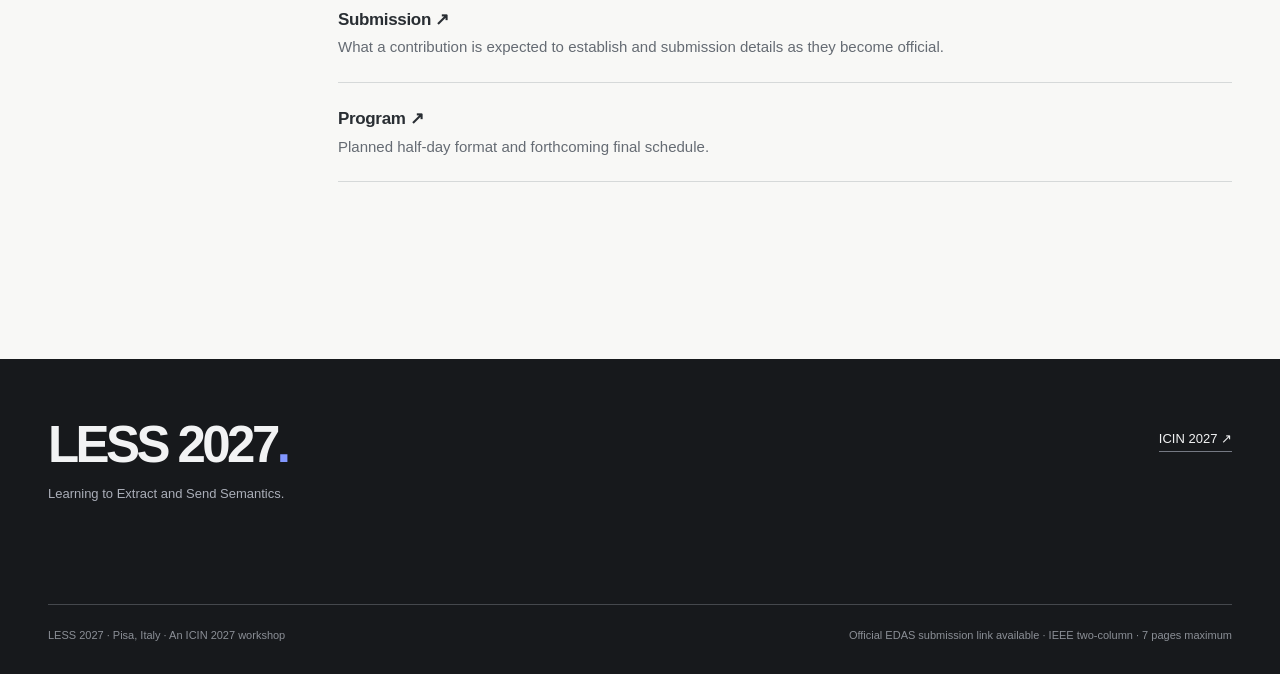
==== commit df041c84: "Add Andrea Marotta as TPC Co-Chair to workshop organizers" ====
--- a/index.html
+++ b/index.html
@@ -8,7 +8,7 @@
             <p class="hero-focus">Application-driven semantic extraction</p>
             <p class="hero-desc">Exploring the extraction, representation, communication, and evaluation of task-sufficient semantic information, from physical observations to downstream application decisions.</p>
             <div class="hero-info"><span>15 March 2027</span><span class="line" aria-hidden="true"></span><span>Pisa, Italy</span><span class="line" aria-hidden="true"></span><span>Co-located with ICIN 2027</span></div>
-            <div class="hero-actions"><a class="primary-btn" href="https://edas.info/newPaper.php?c=35870&track=140815" target="_blank" rel="noopener noreferrer">Submit a paper ↗</a><a class="text-link" href="call-for-papers.html">Read the Call for Papers <span aria-hidden="true">↗</span></a></div>
+            <div class="hero-actions"><a class="primary-btn" href="https://edas.info/newPaper.php?c=35870&amp;track=140815" target="_blank" rel="noopener noreferrer">Submit a paper ↗</a><a class="text-link" href="call-for-papers.html">Read the Call for Papers <span aria-hidden="true">↗</span></a></div>
           </div>
           <div class="hero-art" aria-hidden="true">
             <svg viewBox="0 0 600 530" role="img" focusable="false">
@@ -38,7 +38,7 @@
         </div>
         <div class="hero-bottom"><span>RESEARCH FOCUS / APPLICATION-LEVEL SEMANTIC SUFFICIENCY</span><a href="#about">EXPLORE THE SCOPE <svg viewBox="0 0 24 24" fill="none" stroke="currentColor" stroke-width="1.5" aria-hidden="true"><path d="M12 3v17m-6-6 6 6 6-6"/></svg></a></div>
       </div>
-    </section><section class="home-organizers"><div class="container"><div class="organizer-band"><div class="organizer-label"><span>Workshop organizers</span><a href="committees.html">Meet the organizers ↗</a></div><article class="organizer-mini"><div class="portrait"><span aria-hidden="true">LB</span><img src="assets/luca-borgianni.jpg" alt="Portrait of Luca Borgianni" loading="lazy"></div><div><h3>Luca Borgianni</h3><p>University of Pisa, Italy</p></div></article><article class="organizer-mini"><div class="portrait"><span aria-hidden="true">ST</span><img src="assets/sebastian-troia.jpg" alt="Portrait of Sebastian Troia" loading="lazy"></div><div><h3>Sebastian Troia</h3><p>Politecnico di Milano, Italy</p></div></article></div></div></section><section class="section-pad scope-section home-scope" id="about" aria-labelledby="scope-title">
+    </section><section class="home-organizers"><div class="container"><div class="organizer-band"><div class="organizer-label"><span>Workshop organizers</span><a href="committees.html">Meet the organizers ↗</a></div><article class="organizer-mini"><div class="portrait"><span aria-hidden="true">LB</span><img src="assets/luca-borgianni.jpg" alt="Portrait of Luca Borgianni" loading="lazy"></div><div><h3>Luca Borgianni</h3><p>University of Pisa, Italy</p></div></article><article class="organizer-mini"><div class="portrait"><span aria-hidden="true">ST</span><img src="assets/sebastian-troia.jpg" alt="Portrait of Sebastian Troia" loading="lazy"></div><div><h3>Sebastian Troia</h3><p>Politecnico di Milano, Italy</p></div></article><article class="organizer-mini"><div class="portrait"><span aria-hidden="true">AM</span><img src="assets/andrea-marotta.jpg" alt="Portrait of Andrea Marotta" loading="lazy"></div><div><h3>Andrea Marotta</h3><p>University of L’Aquila, Italy<br><span class="organizer-role">TPC Co-Chair</span></p></div></article></div></div></section><section class="section-pad scope-section home-scope" id="about" aria-labelledby="scope-title">
       <div class="container">
         <div class="section-head">
           <div><div class="section-num">01 / SCOPE</div><h2 class="section-title" id="scope-title">From observations<br>to application decisions.</h2></div>
--- a/styles.css
+++ b/styles.css
@@ -152,3 +152,17 @@
 @media(max-width:980px){.home-hero h1{font-size:clamp(53px,8vw,77px)}.home-hero .hero-subtitle{font-size:clamp(26px,3.4vw,35px)}}
 @media(max-width:800px){.official-cfp-heading{padding:63px 0 44px}.official-cfp-heading .official-cfp-sup{margin-top:24px}.formal-cfp-content{padding-top:50px}.formal-cfp-after-rule{padding-top:45px}.formal-section{margin-bottom:39px;padding-bottom:43px}.formal-section .prose h2{font-size:32px}}
 @media(max-width:570px){.home-hero h1{font-size:clamp(48px,12vw,64px)}.home-hero h1 .hero-title-intro{font-size:.34em}.home-hero .hero-subtitle{font-size:clamp(25px,6.9vw,32px)}.official-cfp-heading h1{font-size:clamp(48px,11vw,65px)}.official-cfp-heading .official-cfp-sup{font-size:23px}.official-cfp-heading p{font-size:14px}.official-cfp-highlights{grid-template-columns:1fr}.official-cfp-highlights>span,.official-cfp-highlights>span+span{padding:12px 0;border-left:0}.official-cfp-highlights>span+span{border-top:1px solid #d6dadd}.official-cfp-highlights strong{font-size:15px}.formal-topic-group ul{columns:1}.formal-cfp-policy{grid-template-columns:1fr}.formal-cfp-policy>div,.formal-cfp-policy>div+div{padding:14px 0;border-left:0}.formal-cfp-policy>div+div{border-top:1px solid #d8dcde}.formal-cfp-dates th,.formal-cfp-dates td{font-size:12px;padding:13px 3px}.formal-section .prose h2{font-size:29px}}
+
+/* Final CFP: preserve editorial text, improve academic readability */
+.final-cfp .formal-section{scroll-margin-top:90px}
+.final-cfp .prose{max-width:810px}
+.final-cfp .prose p{font-size:15px;line-height:1.84;margin:0 0 20px}
+.final-cfp .prose strong{color:#242831}
+.final-cfp .final-cfp-topics{padding:0;list-style:none;margin:23px 0 32px;border-top:1px solid #dce0e0;columns:2;column-gap:32px}
+.final-cfp .final-cfp-topics li{break-inside:avoid;border-bottom:1px solid #e0e3e2;padding:14px 6px 14px 0;color:#48505a;font-size:14px;line-height:1.55}
+.final-cfp .formal-cfp-dates{margin:5px 0 23px}
+.final-cfp .primary-btn{display:inline-flex;max-width:100%;width:auto;align-items:center;text-decoration:none!important;color:white!important}
+.final-cfp .prose a:not(.primary-btn){overflow-wrap:anywhere}
+.official-cfp-heading .hero-actions{display:flex;gap:24px;align-items:center;flex-wrap:wrap}
+.official-cfp-heading .official-cfp-highlights>span strong{font-size:16px}
+@media(max-width:700px){.final-cfp .final-cfp-topics{columns:1}.final-cfp .final-cfp-topics li{padding:12px 4px}.official-cfp-heading .hero-actions{gap:12px}.final-cfp .formal-section{scroll-margin-top:65px}}
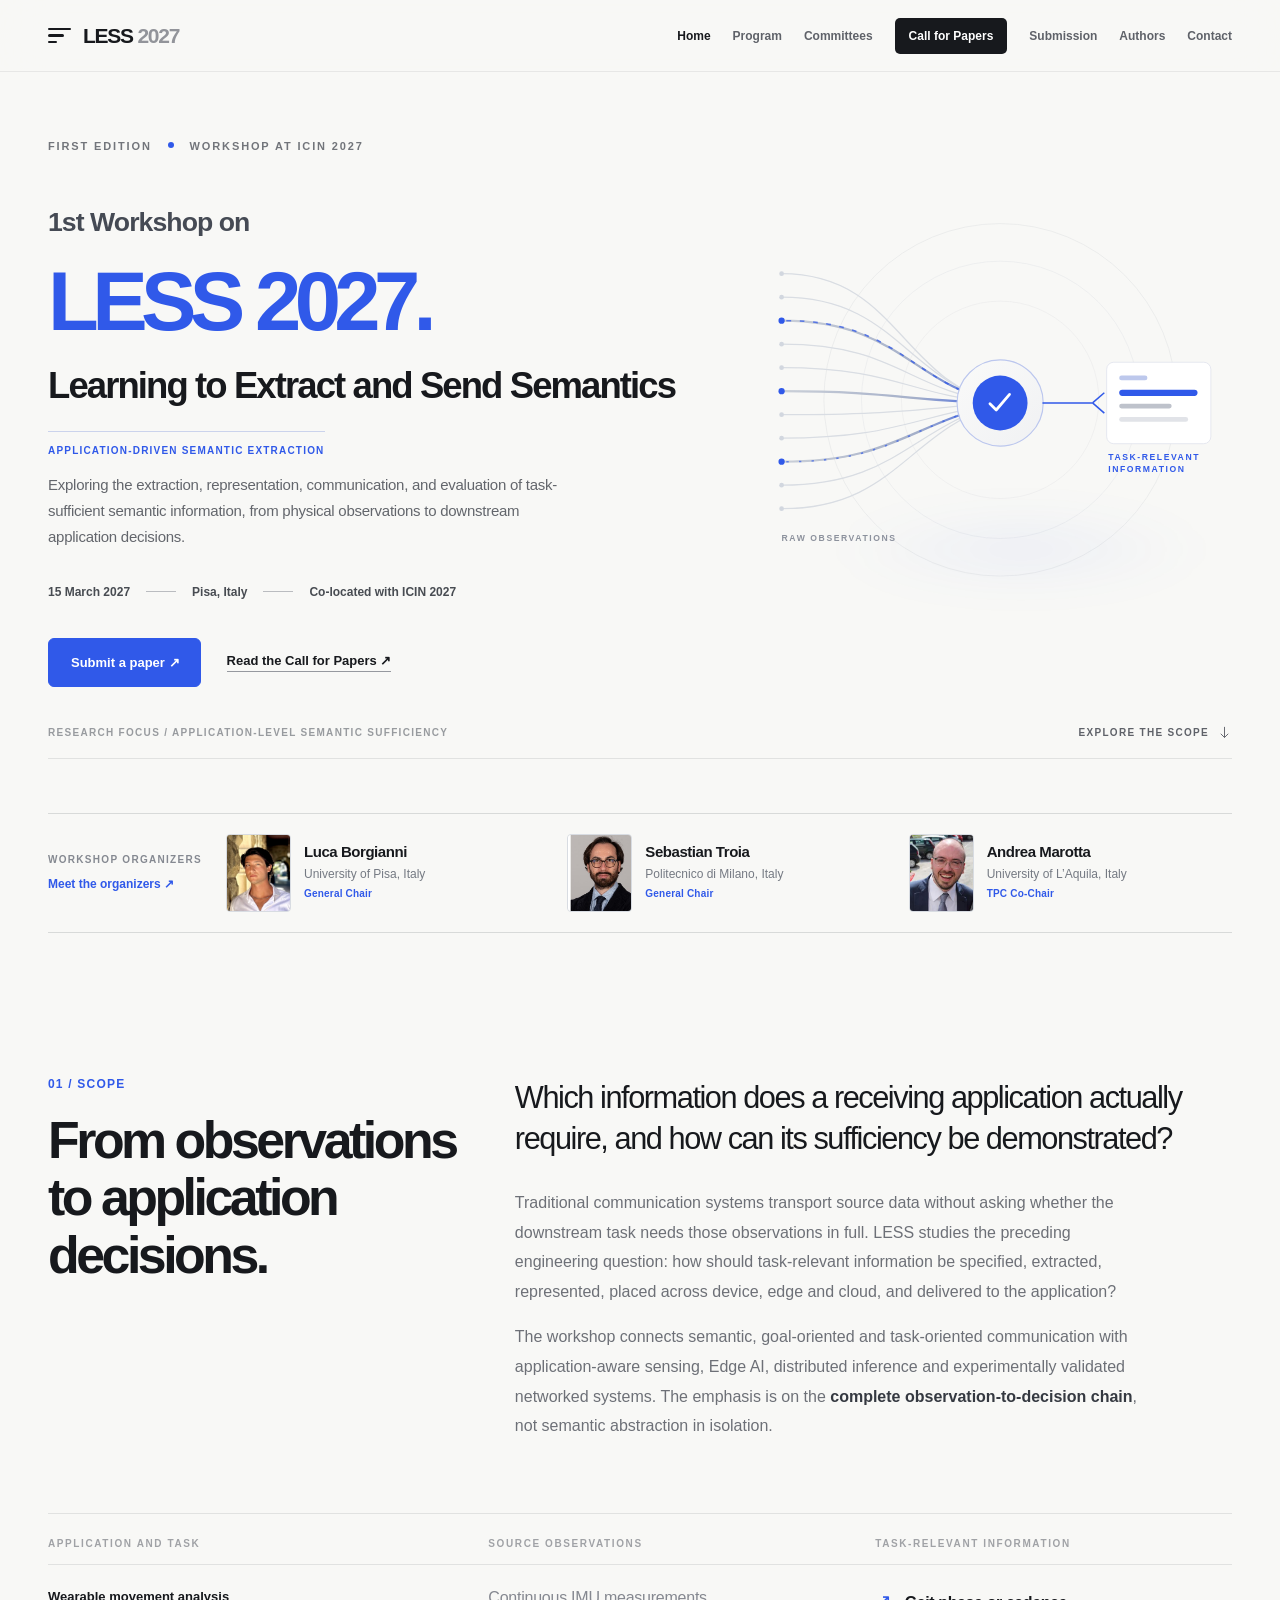
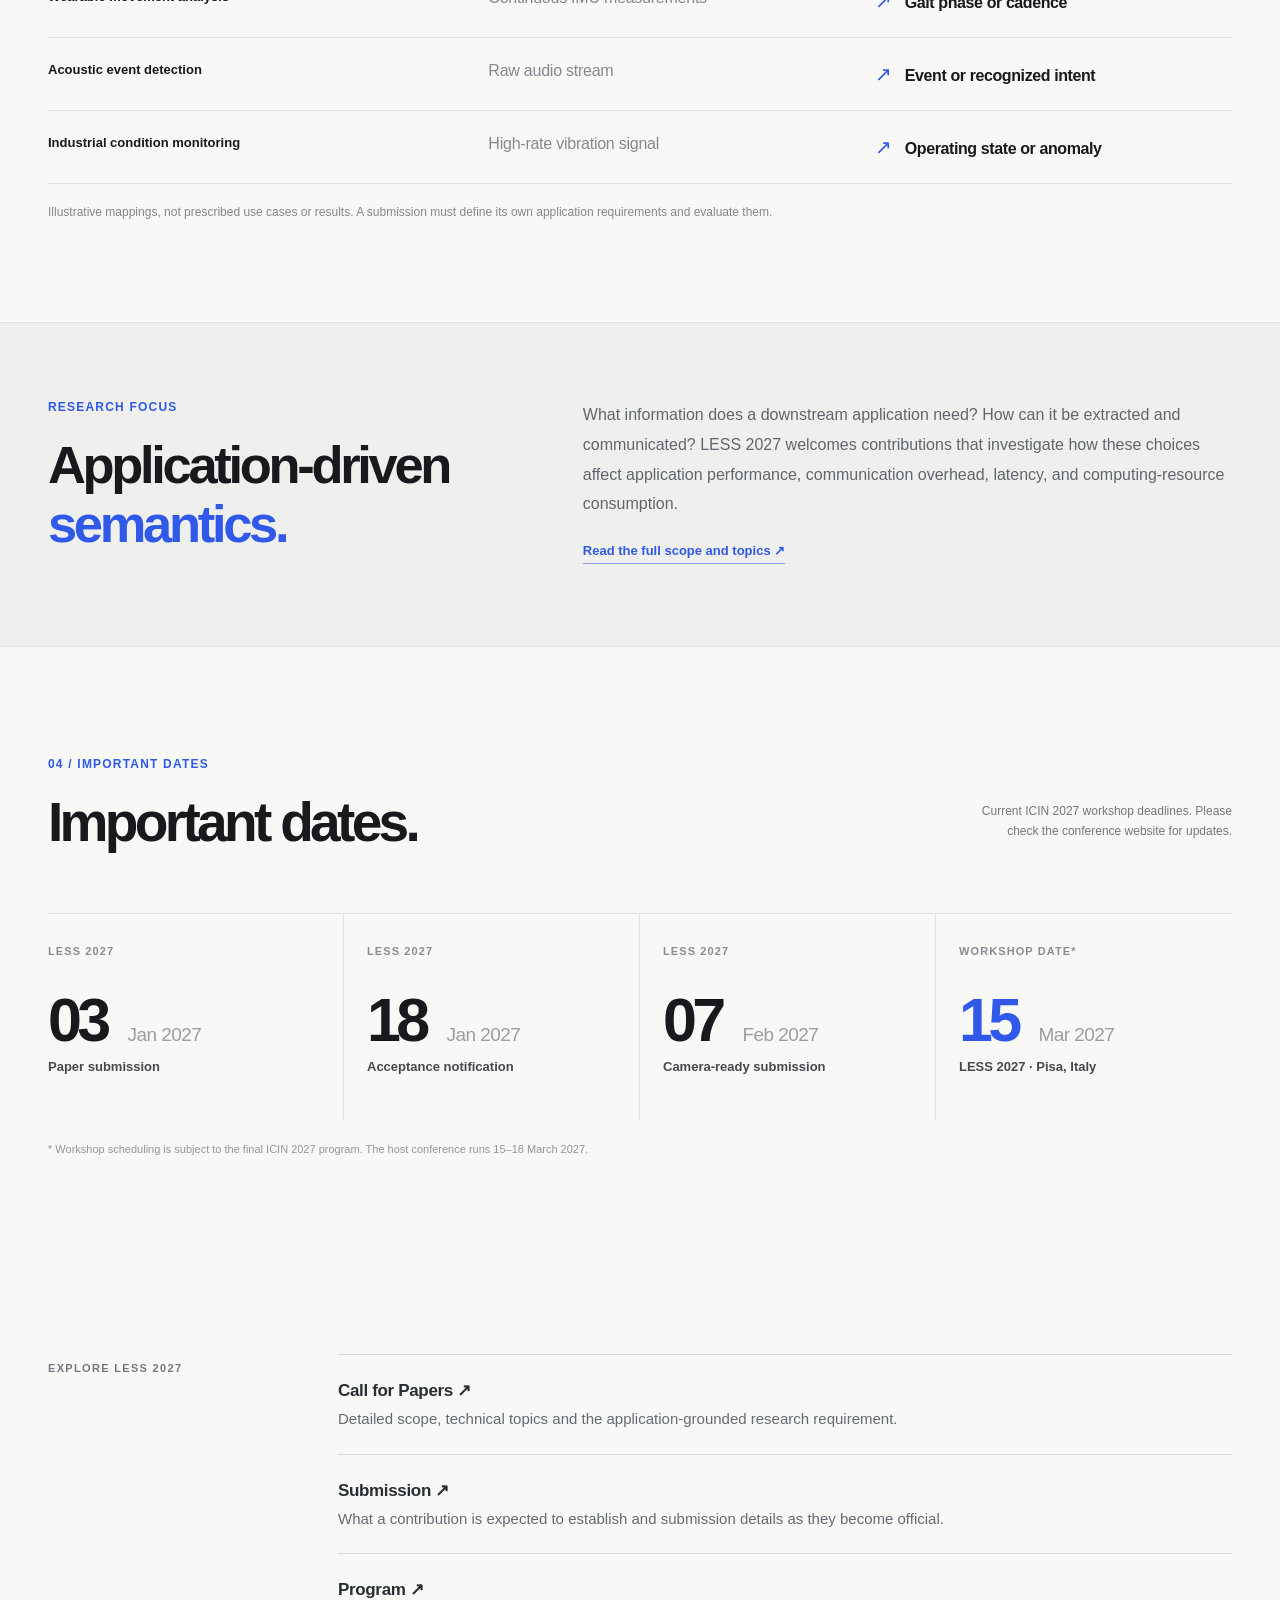
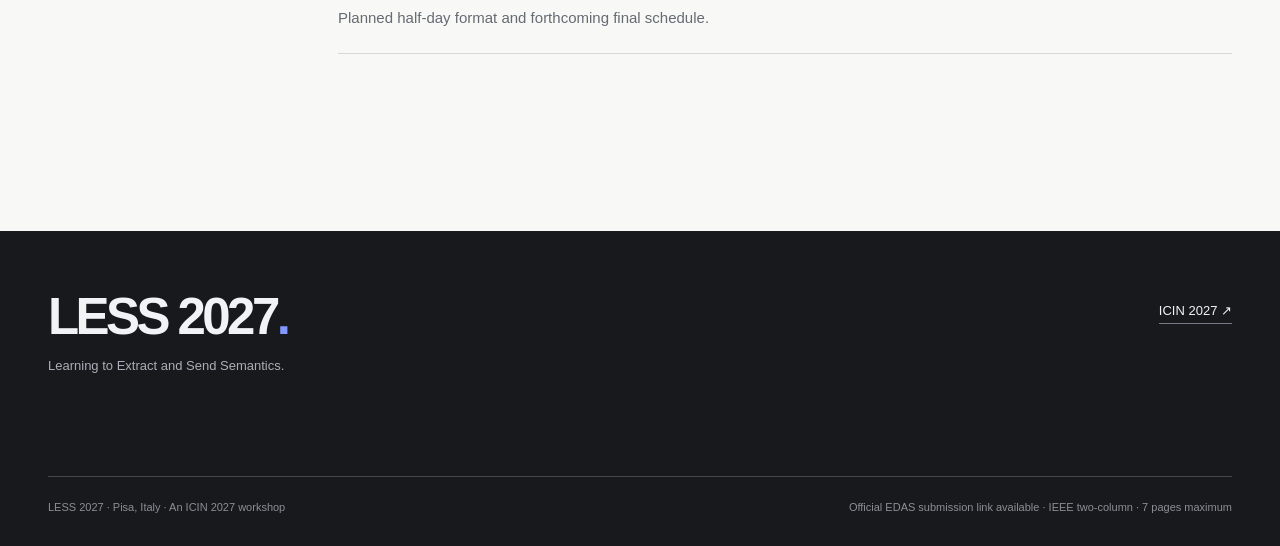
==== commit 392da420: "Label Luca and Sebastian General Chairs and add Andrea Marotta email" ====
--- a/index.html
+++ b/index.html
@@ -38,7 +38,7 @@
         </div>
         <div class="hero-bottom"><span>RESEARCH FOCUS / APPLICATION-LEVEL SEMANTIC SUFFICIENCY</span><a href="#about">EXPLORE THE SCOPE <svg viewBox="0 0 24 24" fill="none" stroke="currentColor" stroke-width="1.5" aria-hidden="true"><path d="M12 3v17m-6-6 6 6 6-6"/></svg></a></div>
       </div>
-    </section><section class="home-organizers"><div class="container"><div class="organizer-band"><div class="organizer-label"><span>Workshop organizers</span><a href="committees.html">Meet the organizers ↗</a></div><article class="organizer-mini"><div class="portrait"><span aria-hidden="true">LB</span><img src="assets/luca-borgianni.jpg" alt="Portrait of Luca Borgianni" loading="lazy"></div><div><h3>Luca Borgianni</h3><p>University of Pisa, Italy</p></div></article><article class="organizer-mini"><div class="portrait"><span aria-hidden="true">ST</span><img src="assets/sebastian-troia.jpg" alt="Portrait of Sebastian Troia" loading="lazy"></div><div><h3>Sebastian Troia</h3><p>Politecnico di Milano, Italy</p></div></article><article class="organizer-mini"><div class="portrait"><span aria-hidden="true">AM</span><img src="assets/andrea-marotta.jpg" alt="Portrait of Andrea Marotta" loading="lazy"></div><div><h3>Andrea Marotta</h3><p>University of L’Aquila, Italy<br><span class="organizer-role">TPC Co-Chair</span></p></div></article></div></div></section><section class="section-pad scope-section home-scope" id="about" aria-labelledby="scope-title">
+    </section><section class="home-organizers"><div class="container"><div class="organizer-band"><div class="organizer-label"><span>Workshop organizers</span><a href="committees.html">Meet the organizers ↗</a></div><article class="organizer-mini"><div class="portrait"><span aria-hidden="true">LB</span><img src="assets/luca-borgianni.jpg" alt="Portrait of Luca Borgianni" loading="lazy"></div><div><h3>Luca Borgianni</h3><p>University of Pisa, Italy<br><span class="organizer-role">General Chair</span></p></div></article><article class="organizer-mini"><div class="portrait"><span aria-hidden="true">ST</span><img src="assets/sebastian-troia.jpg" alt="Portrait of Sebastian Troia" loading="lazy"></div><div><h3>Sebastian Troia</h3><p>Politecnico di Milano, Italy<br><span class="organizer-role">General Chair</span></p></div></article><article class="organizer-mini"><div class="portrait"><span aria-hidden="true">AM</span><img src="assets/andrea-marotta.jpg" alt="Portrait of Andrea Marotta" loading="lazy"></div><div><h3>Andrea Marotta</h3><p>University of L’Aquila, Italy<br><span class="organizer-role">TPC Co-Chair</span></p></div></article></div></div></section><section class="section-pad scope-section home-scope" id="about" aria-labelledby="scope-title">
       <div class="container">
         <div class="section-head">
           <div><div class="section-num">01 / SCOPE</div><h2 class="section-title" id="scope-title">From observations<br>to application decisions.</h2></div>
--- a/styles.css
+++ b/styles.css
@@ -166,3 +166,15 @@
 .official-cfp-heading .hero-actions{display:flex;gap:24px;align-items:center;flex-wrap:wrap}
 .official-cfp-heading .official-cfp-highlights>span strong{font-size:16px}
 @media(max-width:700px){.final-cfp .final-cfp-topics{columns:1}.final-cfp .final-cfp-topics li{padding:12px 4px}.official-cfp-heading .hero-actions{gap:12px}.final-cfp .formal-section{scroll-margin-top:65px}}
+
+/* Organizing team: 3 portraits at the top; TPC co-chair has his own committee profile. */
+.organizer-band{grid-template-columns:160px repeat(3,minmax(0,1fr));gap:18px}
+.organizer-mini{gap:13px;min-width:0}
+.organizer-mini h3{font-size:15px}
+.organizer-mini .portrait{width:65px;height:78px}
+.organizer-role{font-size:10px;font-weight:700;color:#3059e9;letter-spacing:.02em}
+.tpc-lead-grid{margin-top:24px;margin-bottom:65px}
+.tpc-lead-grid .profile-card{max-width:560px}
+@media(max-width:1120px){.organizer-band{grid-template-columns:145px repeat(3,minmax(0,1fr));gap:10px}.organizer-mini{gap:9px}.organizer-mini .portrait{width:57px;height:71px}.organizer-mini h3{font-size:13px}.organizer-mini p{font-size:11px}}
+@media(max-width:950px){.organizer-band{grid-template-columns:repeat(2,minmax(0,1fr));gap:18px}.organizer-label{grid-column:1/-1}.organizer-mini .portrait{width:73px;height:86px}.organizer-mini h3{font-size:15px}}
+@media(max-width:570px){.organizer-band{grid-template-columns:1fr}.organizer-label{grid-column:auto}.organizer-mini{gap:15px}.organizer-mini .portrait{width:75px;height:88px}.organizer-mini h3{font-size:16px}.tpc-lead-grid .profile-card{max-width:none}}
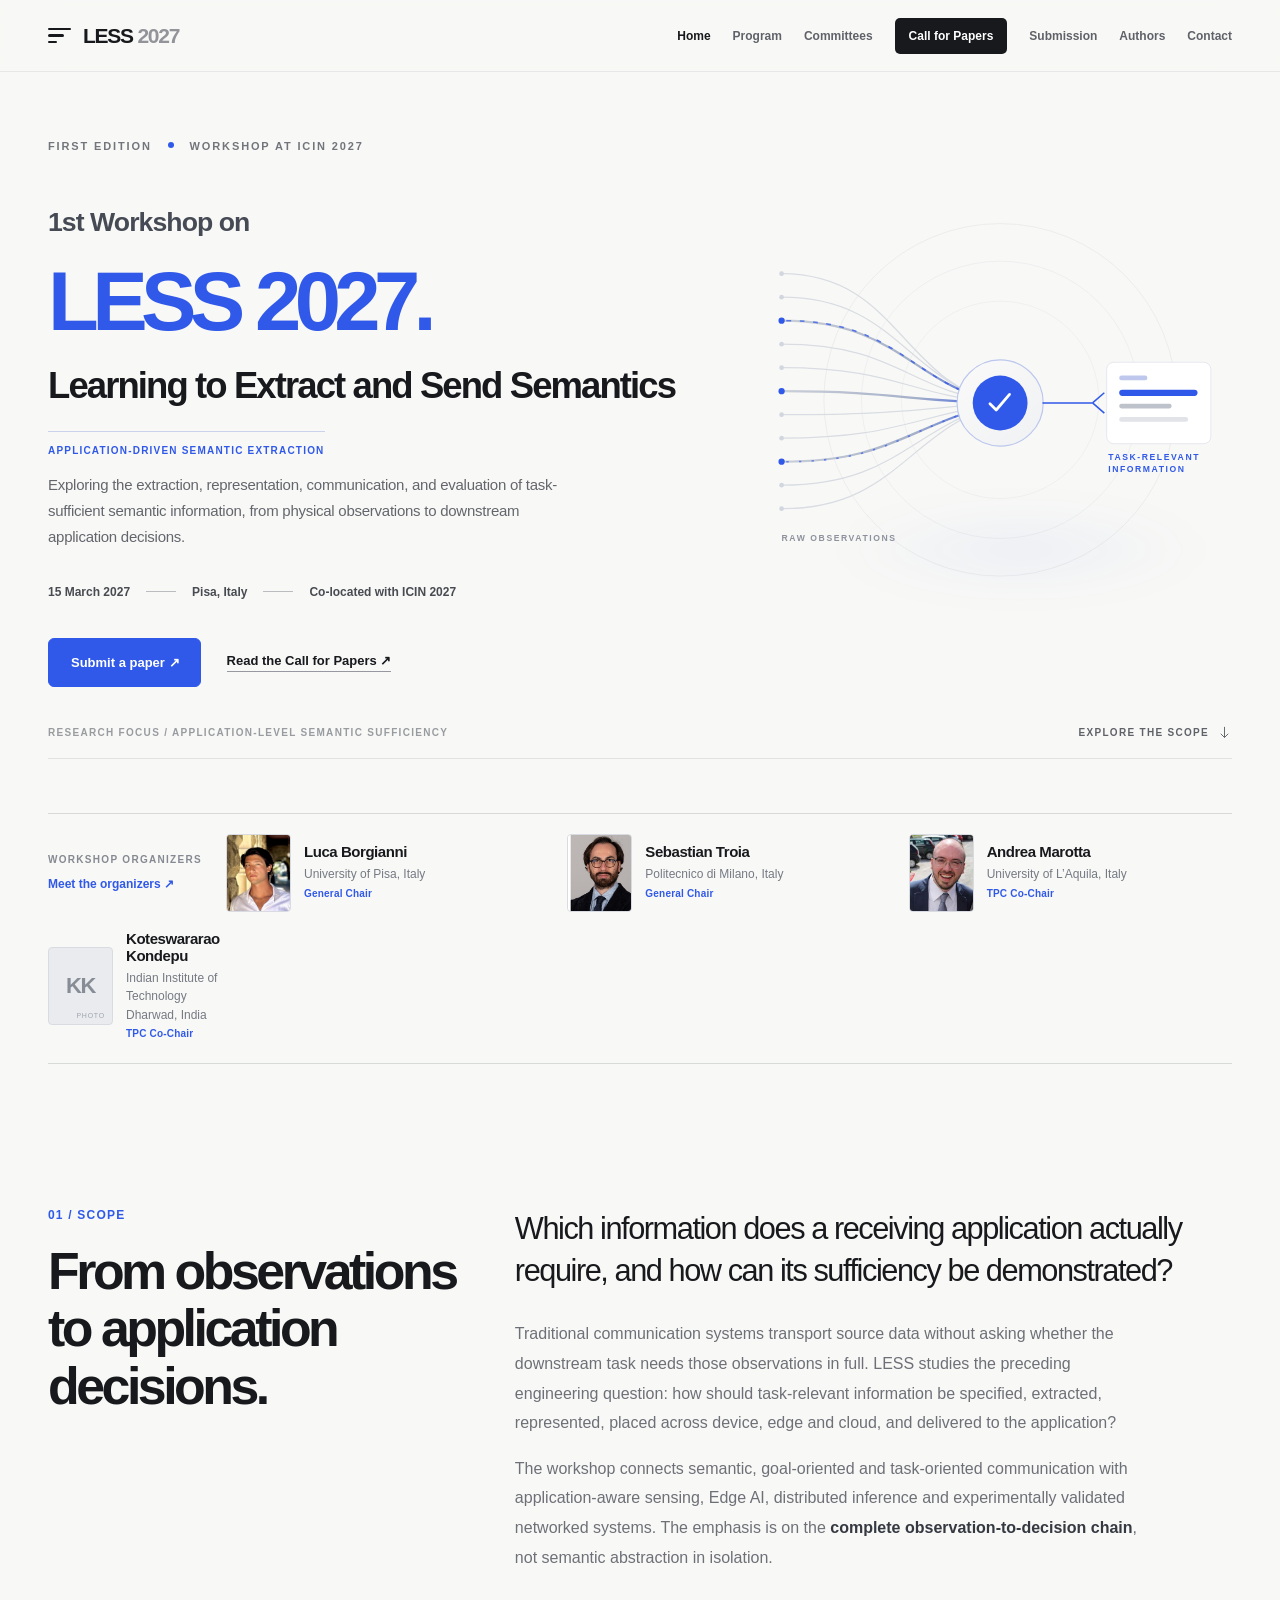
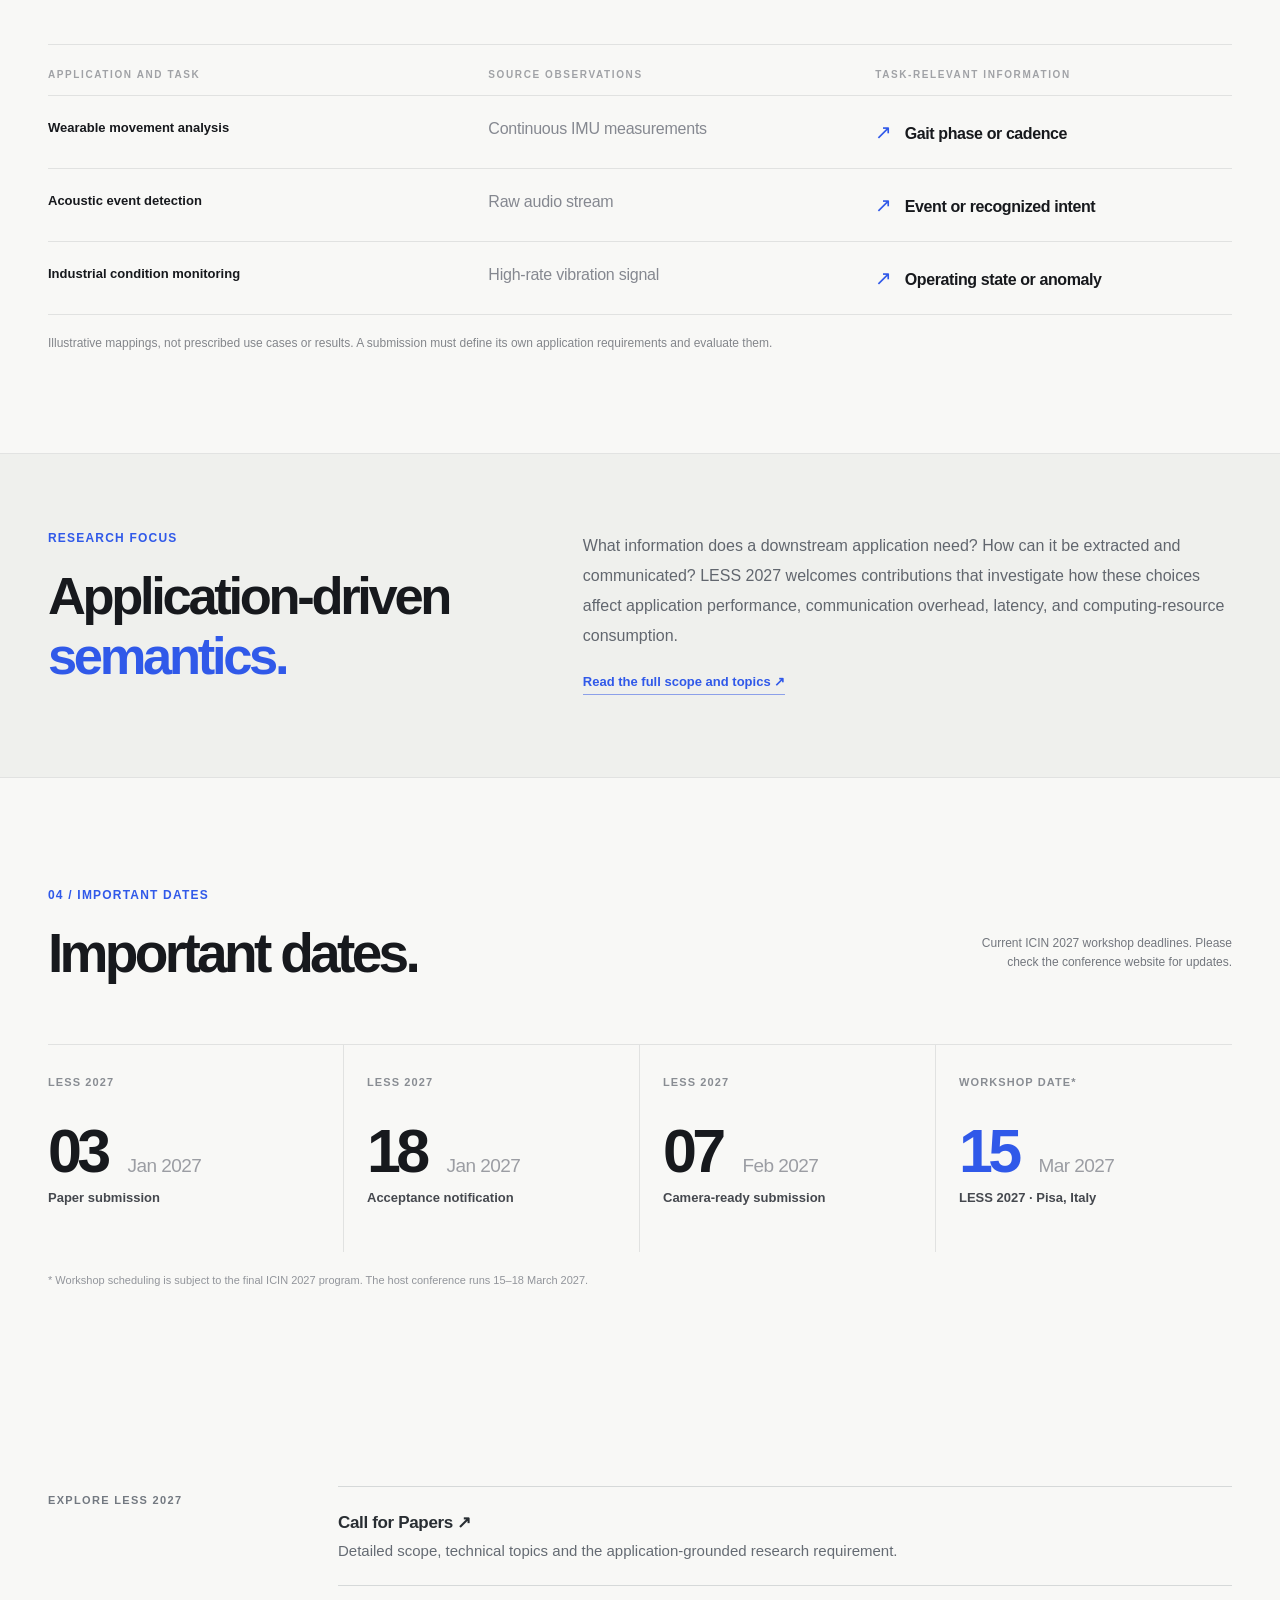
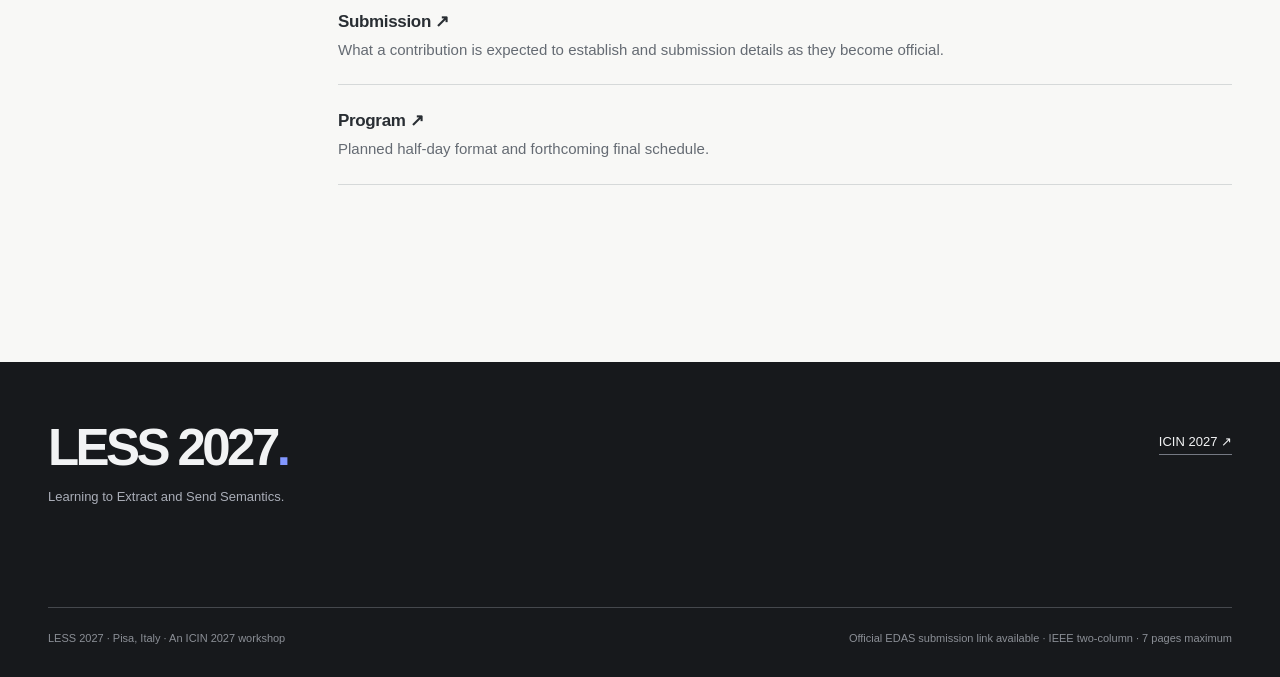
==== commit f13f3add: "Add Koteswararao Kondepu as TPC Co-Chair" ====
--- a/index.html
+++ b/index.html
@@ -38,7 +38,7 @@
         </div>
         <div class="hero-bottom"><span>RESEARCH FOCUS / APPLICATION-LEVEL SEMANTIC SUFFICIENCY</span><a href="#about">EXPLORE THE SCOPE <svg viewBox="0 0 24 24" fill="none" stroke="currentColor" stroke-width="1.5" aria-hidden="true"><path d="M12 3v17m-6-6 6 6 6-6"/></svg></a></div>
       </div>
-    </section><section class="home-organizers"><div class="container"><div class="organizer-band"><div class="organizer-label"><span>Workshop organizers</span><a href="committees.html">Meet the organizers ↗</a></div><article class="organizer-mini"><div class="portrait"><span aria-hidden="true">LB</span><img src="assets/luca-borgianni.jpg" alt="Portrait of Luca Borgianni" loading="lazy"></div><div><h3>Luca Borgianni</h3><p>University of Pisa, Italy<br><span class="organizer-role">General Chair</span></p></div></article><article class="organizer-mini"><div class="portrait"><span aria-hidden="true">ST</span><img src="assets/sebastian-troia.jpg" alt="Portrait of Sebastian Troia" loading="lazy"></div><div><h3>Sebastian Troia</h3><p>Politecnico di Milano, Italy<br><span class="organizer-role">General Chair</span></p></div></article><article class="organizer-mini"><div class="portrait"><span aria-hidden="true">AM</span><img src="assets/andrea-marotta.jpg" alt="Portrait of Andrea Marotta" loading="lazy"></div><div><h3>Andrea Marotta</h3><p>University of L’Aquila, Italy<br><span class="organizer-role">TPC Co-Chair</span></p></div></article></div></div></section><section class="section-pad scope-section home-scope" id="about" aria-labelledby="scope-title">
+    </section><section class="home-organizers"><div class="container"><div class="organizer-band"><div class="organizer-label"><span>Workshop organizers</span><a href="committees.html">Meet the organizers ↗</a></div><article class="organizer-mini"><div class="portrait"><span aria-hidden="true">LB</span><img src="assets/luca-borgianni.jpg" alt="Portrait of Luca Borgianni" loading="lazy"></div><div><h3>Luca Borgianni</h3><p>University of Pisa, Italy<br><span class="organizer-role">General Chair</span></p></div></article><article class="organizer-mini"><div class="portrait"><span aria-hidden="true">ST</span><img src="assets/sebastian-troia.jpg" alt="Portrait of Sebastian Troia" loading="lazy"></div><div><h3>Sebastian Troia</h3><p>Politecnico di Milano, Italy<br><span class="organizer-role">General Chair</span></p></div></article><article class="organizer-mini"><div class="portrait"><span aria-hidden="true">AM</span><img src="assets/andrea-marotta.jpg" alt="Portrait of Andrea Marotta" loading="lazy"></div><div><h3>Andrea Marotta</h3><p>University of L’Aquila, Italy<br><span class="organizer-role">TPC Co-Chair</span></p></div></article><article class="organizer-mini"><div class="portrait"><span aria-hidden="true">KK</span><img src="assets/koteswararao-kondepu.jpg" alt="Portrait of Koteswararao Kondepu" loading="lazy"></div><div><h3>Koteswararao Kondepu</h3><p>Indian Institute of Technology Dharwad, India<br><span class="organizer-role">TPC Co-Chair</span></p></div></article></div></div></section><section class="section-pad scope-section home-scope" id="about" aria-labelledby="scope-title">
       <div class="container">
         <div class="section-head">
           <div><div class="section-num">01 / SCOPE</div><h2 class="section-title" id="scope-title">From observations<br>to application decisions.</h2></div>
